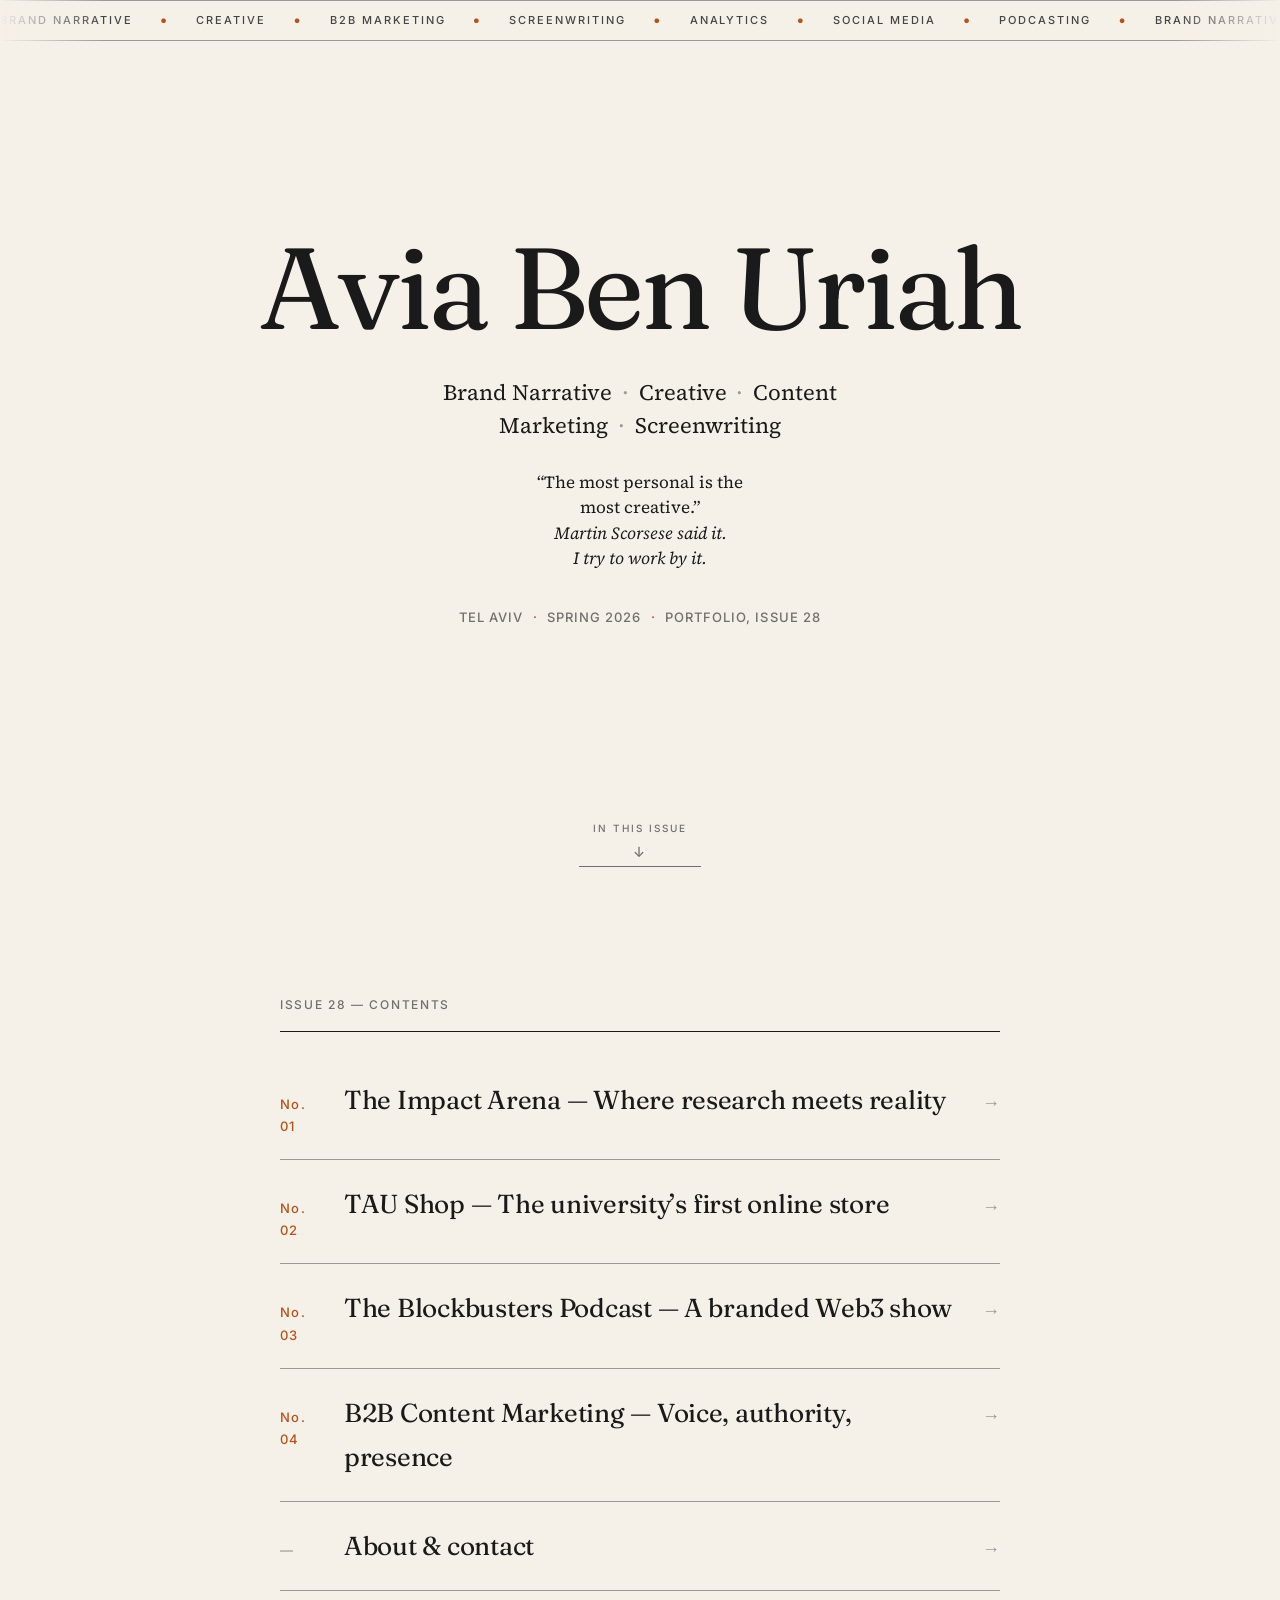
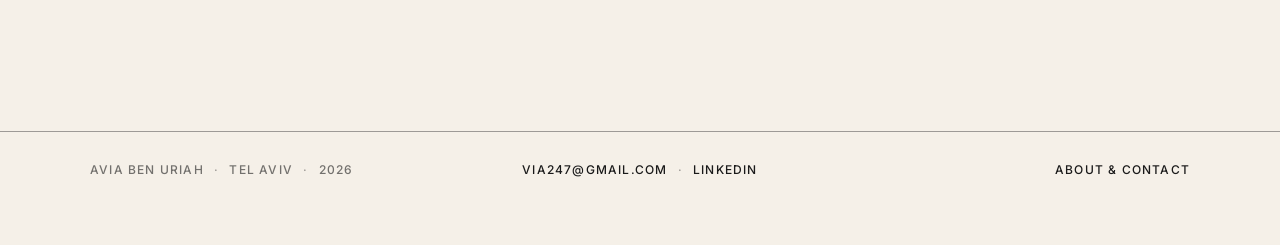
==== site/index.html @ 99677a30 "Add Clarity tracking and improve content structure across multiple pages - Integrated Clarity tracki" ====
<!doctype html>
<html lang="en">
<head>
    <meta charset="utf-8">
    <meta name="viewport" content="width=device-width, initial-scale=1">
    <title>Avia Ben Uriah — Issue 28, Spring 2026</title>
    <meta name="description" content="The portfolio of Avia Ben Uriah — brand narrative, content marketing, screenwriting, and creative work. Tel Aviv, Spring 2026.">


    <link rel="stylesheet" href="styles.css?v=33">

    <script>
    (function () {
        try {
            var p = new URLSearchParams(window.location.search);
            if (p.get('dev') === '1') localStorage.setItem('dev', '1');
            if (localStorage.getItem('dev') === '1') return;
        } catch (e) {}
        (function(c,l,a,r,i,t,y){
            c[a]=c[a]||function(){(c[a].q=c[a].q||[]).push(arguments)};
            t=l.createElement(r);t.async=1;t.src="https://www.clarity.ms/tag/"+i;
            y=l.getElementsByTagName(r)[0];y.parentNode.insertBefore(t,y);
        })(window, document, "clarity", "script", "whffmy9mnu");
    })();
    </script>

    <style>
        /* Tweaks panel — hidden by default, visible when .tweaks-open on body */
        .tweaks-panel {
            position: fixed;
            right: 20px;
            bottom: 20px;
            width: 300px;
            background: var(--cream);
            border: 1px solid var(--ink);
            padding: 18px 20px;
            font-family: var(--label);
            font-size: 12px;
            color: var(--ink);
            z-index: 100;
            display: none;
            box-shadow: 4px 4px 0 var(--ink);
        }
        body.tweaks-open .tweaks-panel { display: block; }
        .tweaks-panel__title {
            font-weight: 500;
            letter-spacing: 0.14em;
            text-transform: uppercase;
            font-size: 11px;
            color: var(--rust);
            margin: 0 0 12px;
            padding-bottom: 8px;
            border-bottom: 1px solid var(--rule);
        }
        .tweaks-panel__note {
            font-family: var(--serif-body);
            font-size: 12px;
            font-style: italic;
            color: var(--ink-60, #6b5b4a);
            margin: 0 0 14px;
            line-height: 1.4;
        }
        .tweaks-panel__row {
            display: flex;
            justify-content: space-between;
            align-items: center;
            padding: 8px 0;
            gap: 12px;
            border-top: 1px dashed var(--rule);
        }
        .tweaks-panel__row:first-of-type { border-top: none; padding-top: 2px; }
        .tweaks-panel__label {
            font-family: var(--serif-body);
            font-size: 14px;
            color: var(--ink);
            line-height: 1.3;
        }
        .tweaks-panel__label small {
            display: block;
            font-family: var(--label);
            font-size: 10px;
            letter-spacing: 0.1em;
            text-transform: uppercase;
            color: var(--ink-60, #6b5b4a);
            margin-top: 2px;
        }
        .tweaks-panel__switch {
            cursor: pointer;
            width: 40px;
            height: 22px;
            background: var(--ink-20, #d9cfc4);
            border: 1px solid var(--ink);
            border-radius: 999px;
            position: relative;
            transition: background 180ms ease;
            flex-shrink: 0;
            padding: 0;
        }
        .tweaks-panel__switch::after {
            content: "";
            position: absolute;
            top: 1px;
            left: 1px;
            width: 18px;
            height: 18px;
            background: var(--cream);
            border-radius: 50%;
            border: 1px solid var(--ink);
            transition: transform 180ms ease;
        }
        .tweaks-panel__switch[aria-checked="true"] { background: var(--rust); }
        .tweaks-panel__switch[aria-checked="true"]::after { transform: translateX(18px); }
        .tweaks-panel__replay {
            margin-top: 12px;
            width: 100%;
            border: 1px solid var(--ink);
            background: var(--cream);
            color: var(--ink);
            font-family: var(--label);
            font-size: 11px;
            letter-spacing: 0.12em;
            text-transform: uppercase;
            padding: 8px 10px;
            cursor: pointer;
        }
        .tweaks-panel__replay:hover { background: var(--ink); color: var(--cream); }
    </style>
</head>
<body class="cover-page" data-variant="cover">

<a class="skip-link" href="#main">Skip to contents</a>

<header class="masthead" role="banner">
    <div class="masthead__brand"><a href="index.html">Avia Ben Uriah</a></div>
    <div class="masthead__meta">Issue 28 · Spring 2026</div>
</header>

<!-- Ticker strip (animation c) — hidden unless .anim-ticker is on body -->
<div class="ticker" aria-hidden="true">
    <div class="ticker__track">
        <span>Brand Narrative</span><span class="dot">●</span>
        <span>Creative</span><span class="dot">●</span>
        <span>B2B Marketing</span><span class="dot">●</span>
        <span>Screenwriting</span><span class="dot">●</span>
        <span>Analytics</span><span class="dot">●</span>
        <span>Social Media</span><span class="dot">●</span>
        <span>Podcasting</span><span class="dot">●</span>
        <!-- duplicate for seamless loop -->
        <span>Brand Narrative</span><span class="dot">●</span>
        <span>Creative</span><span class="dot">●</span>
        <span>B2B Marketing</span><span class="dot">●</span>
        <span>Screenwriting</span><span class="dot">●</span>
        <span>Analytics</span><span class="dot">●</span>
        <span>Social Media</span><span class="dot">●</span>
        <span>Podcasting</span><span class="dot">●</span>
    </div>
</div>

<main id="main">
    <section class="cover">
        <div class="cover__hero">
            <h1 class="cover__masthead-word" aria-label="Avia Ben Uriah">
                <!-- chars get injected by JS, each in a .ch span with --i index -->
                Avia Ben Uriah
            </h1>

            <p class="cover__disciplines">
                <span>Brand Narrative</span><span class="dot" aria-hidden="true">·</span><span>Creative</span><span class="dot" aria-hidden="true">·</span><span>Content Marketing</span><span class="dot" aria-hidden="true">·</span><span>Screenwriting</span>
            </p>

            <p class="cover__standfirst">
                <span class="cover__standfirst-rust">&ldquo;The most personal is the most creative.&rdquo;</span><br>
                <em class="cover__standfirst-ink">Martin Scorsese said it.<br>I try to work by it.</em>
            </p>

            <p class="cover__dateline label label--muted">
                Tel Aviv <span class="dot">·</span> Spring 2026 <span class="dot">·</span> Portfolio, Issue 28
            </p>

            <a class="cover__scroll-cue" href="#toc" aria-label="Scroll to contents">
                <span>In this issue</span>
                <span class="arrow" aria-hidden="true">↓</span>
            </a>
        </div>

        <nav class="toc" id="toc" aria-label="In this issue">
            <p class="toc__title">Issue 28 — Contents</p>
            <ol class="toc__list">
                <li class="toc__item" style="--i:0">
                    <a class="toc__link" href="impact-arena.html">
                        <span class="toc__num">No. 01</span>
                        <span class="toc__title-text">The Impact Arena — Where research meets reality</span>
                        <span class="toc__arrow" aria-hidden="true">→</span>
                    </a>
                </li>
                <li class="toc__item" style="--i:1">
                    <a class="toc__link" href="tau-shop.html">
                        <span class="toc__num">No. 02</span>
                        <span class="toc__title-text">TAU Shop — The university&rsquo;s first online store</span>
                        <span class="toc__arrow" aria-hidden="true">→</span>
                    </a>
                </li>
                <li class="toc__item" style="--i:2">
                    <a class="toc__link" href="blockbusters.html">
                        <span class="toc__num">No. 03</span>
                        <span class="toc__title-text">The Blockbusters Podcast — A branded Web3 show</span>
                        <span class="toc__arrow" aria-hidden="true">→</span>
                    </a>
                </li>
                <li class="toc__item" style="--i:3">
                    <a class="toc__link" href="content-marketing.html">
                        <span class="toc__num">No. 04</span>
                        <span class="toc__title-text">B2B Content Marketing — Voice, authority, presence</span>
                        <span class="toc__arrow" aria-hidden="true">→</span>
                    </a>
                </li>
                <li class="toc__item toc__item--meta" style="--i:4">
                    <a class="toc__link" href="about.html">
                        <span class="toc__num">&mdash;</span>
                        <span class="toc__title-text">About &amp; contact</span>
                        <span class="toc__arrow" aria-hidden="true">→</span>
                    </a>
                </li>
            </ol>
        </nav>
    </section>
</main>

<footer class="colophon" role="contentinfo">
    <div class="colophon__inner">
        <div class="colophon__col colophon__col--left">
            Avia Ben Uriah <span class="colophon__sep">·</span> Tel Aviv <span class="colophon__sep">·</span> 2026
        </div>
        <div class="colophon__col colophon__col--center">
            <a href="mailto:via247@gmail.com">via247@gmail.com</a>
            <span class="colophon__sep">·</span>
            <a href="https://www.linkedin.com/in/avia-ben-uriah-78066715b/" target="_blank" rel="noopener">LinkedIn</a>
        </div>
        <div class="colophon__col colophon__col--right">
            <a href="about.html">About &amp; contact</a>
        </div>
    </div>
</footer>

<!-- Tweaks panel — toggled via the host toolbar's Tweaks switch -->
<aside class="tweaks-panel" aria-label="Tweaks">
    <p class="tweaks-panel__title">Cover · Animation Explorer</p>
    <p class="tweaks-panel__note">Toggle each effect independently. All start off — turn them on to preview. Click Replay to re-run.</p>

    <div class="tweaks-panel__row">
        <label id="tweak-letter-label" class="tweaks-panel__label" for="tweak-letter">
            Letter drop
            <small>Masthead</small>
        </label>
        <button id="tweak-letter" class="tweaks-panel__switch" role="switch" aria-checked="false" aria-labelledby="tweak-letter-label" data-anim="letter"></button>
    </div>

    <div class="tweaks-panel__row">
        <label id="tweak-typewriter-label" class="tweaks-panel__label" for="tweak-typewriter">
            Typewriter
            <small>Standfirst</small>
        </label>
        <button id="tweak-typewriter" class="tweaks-panel__switch" role="switch" aria-checked="false" aria-labelledby="tweak-typewriter-label" data-anim="typewriter"></button>
    </div>

    <div class="tweaks-panel__row">
        <label id="tweak-ticker-label" class="tweaks-panel__label" for="tweak-ticker">
            Ticker strip
            <small>Under masthead</small>
        </label>
        <button id="tweak-ticker" class="tweaks-panel__switch" role="switch" aria-checked="false" aria-labelledby="tweak-ticker-label" data-anim="ticker"></button>
    </div>

    <div class="tweaks-panel__row">
        <label id="tweak-toc-label" class="tweaks-panel__label" for="tweak-toc">
            TOC stagger
            <small>In-this-issue fade</small>
        </label>
        <button id="tweak-toc" class="tweaks-panel__switch" role="switch" aria-checked="false" aria-labelledby="tweak-toc-label" data-anim="toc"></button>
    </div>

    <button id="tweak-replay" class="tweaks-panel__replay" type="button">↻ Replay animations</button>
</aside>

<script>
    /* =========================================================
       Tweaks defaults — persistable via edit-mode protocol.
       All four animations default OFF per brief.
       ========================================================= */
    const TWEAK_DEFAULTS = /*EDITMODE-BEGIN*/{
      "animLetter": true,
      "animTypewriter": false,
      "animTicker": true,
      "animToc": true
    }/*EDITMODE-END*/;

    (function () {
        var body = document.body;

        /* ---------- Split masthead into per-letter spans ---------- */
        var word = document.querySelector('.cover__masthead-word');
        if (word) {
            var text = word.textContent.trim();
            word.innerHTML = '';
            for (var i = 0; i < text.length; i++) {
                var span = document.createElement('span');
                span.className = 'ch';
                span.style.setProperty('--i', i);
                if (text[i] === ' ') {
                    span.classList.add('ch--space');
                    span.innerHTML = '&nbsp;';
                } else {
                    span.textContent = text[i];
                }
                word.appendChild(span);
            }
        }

        /* ---------- Per-animation state ---------- */
        var ANIMS = [
            { key: 'letter',     cls: 'anim-letter',     storage: 'avia-anim-letter',     defaultKey: 'animLetter' },
            { key: 'typewriter', cls: 'anim-typewriter', storage: 'avia-anim-typewriter', defaultKey: 'animTypewriter' },
            { key: 'ticker',     cls: 'anim-ticker',     storage: 'avia-anim-ticker',     defaultKey: 'animTicker' },
            { key: 'toc',        cls: 'anim-toc',        storage: 'avia-anim-toc',        defaultKey: 'animToc' }
        ];

        function getState(anim) {
            try {
                var v = localStorage.getItem(anim.storage);
                if (v === null) return !!TWEAK_DEFAULTS[anim.defaultKey];
                return v === 'true';
            } catch (e) { return !!TWEAK_DEFAULTS[anim.defaultKey]; }
        }

        function setState(anim, on, persist) {
            if (on) body.classList.add(anim.cls);
            else    body.classList.remove(anim.cls);

            var btn = document.querySelector('[data-anim="' + anim.key + '"]');
            if (btn) btn.setAttribute('aria-checked', on ? 'true' : 'false');

            if (persist) {
                try { localStorage.setItem(anim.storage, on ? 'true' : 'false'); } catch (e) {}
                var edits = {};
                edits[anim.defaultKey] = !!on;
                try {
                    window.parent.postMessage({ type: '__edit_mode_set_keys', edits: edits }, '*');
                } catch (e) {}
            }
        }

        // Apply initial states (before cover-ready goes on).
        ANIMS.forEach(function (anim) {
            setState(anim, getState(anim), false);
        });

        /* ---------- Play / replay ---------- */
        function play() {
            body.classList.remove('cover-ready');
            void body.offsetWidth; // force reflow so animations restart
            body.classList.add('cover-ready');
        }

        requestAnimationFrame(play);

        /* ---------- Wire up switches ---------- */
        ANIMS.forEach(function (anim) {
            var btn = document.querySelector('[data-anim="' + anim.key + '"]');
            if (!btn) return;
            btn.addEventListener('click', function () {
                var nowOn = btn.getAttribute('aria-checked') !== 'true';
                setState(anim, nowOn, true);
                // Replay so the newly-enabled animation actually runs.
                play();
            });
        });

        var replayBtn = document.getElementById('tweak-replay');
        if (replayBtn) replayBtn.addEventListener('click', play);

        /* ---------- Custom eased scroll on cover cue ---------- */
        var cue = document.querySelector('.cover__scroll-cue');
        if (cue) {
            cue.addEventListener('click', function (e) {
                var href = cue.getAttribute('href') || '';
                if (!href.startsWith('#')) return;
                var target = document.querySelector(href);
                if (!target) return;

                // Respect reduced-motion
                var reduce = window.matchMedia && window.matchMedia('(prefers-reduced-motion: reduce)').matches;
                if (reduce) return; // let the browser do an instant jump

                e.preventDefault();

                var startY = window.scrollY;
                var targetY = target.getBoundingClientRect().top + startY - 24; // match scroll-margin
                var distance = targetY - startY;
                var duration = 900; // ms — punchy start, soft landing
                var t0 = null;

                function easeOutExpo(t) {
                    return t === 1 ? 1 : 1 - Math.pow(2, -10 * t);
                }

                function step(ts) {
                    if (t0 === null) t0 = ts;
                    var elapsed = ts - t0;
                    var t = Math.min(elapsed / duration, 1);
                    window.scrollTo(0, startY + distance * easeOutExpo(t));
                    if (t < 1) requestAnimationFrame(step);
                    else history.replaceState(null, '', href);
                }
                requestAnimationFrame(step);
            });
        }

        /* ---------- Edit-mode host protocol ---------- */
        // 1) Register listener FIRST
        window.addEventListener('message', function (event) {
            var data = event && event.data;
            if (!data || typeof data !== 'object') return;
            if (data.type === '__activate_edit_mode') {
                body.classList.add('tweaks-open');
            } else if (data.type === '__deactivate_edit_mode') {
                body.classList.remove('tweaks-open');
            }
        });

        // 2) THEN announce availability
        try {
            window.parent.postMessage({ type: '__edit_mode_available' }, '*');
        } catch (e) {}
    })();
</script>

</body>
</html>
---- site/styles.css ----
/* =========================================================================
   AVIA — Issue 01
   Shared editorial stylesheet
   Palette: cream #F5F0E8 / near-black #1A1A1A / rust #B4531A
   Type:    Fraunces (display) · Source Serif 4 (body) · Inter (labels)
   ========================================================================= */

@font-face {
    font-family: "Fraunces";
    font-style: normal;
    font-weight: 400;
    font-display: swap;
    src: url("fonts/fraunces-v38-latin-regular.woff2") format("woff2");
}
@font-face {
    font-family: "Fraunces";
    font-style: normal;
    font-weight: 700;
    font-display: swap;
    src: url("fonts/fraunces-v38-latin-700.woff2") format("woff2");
}
@font-face {
    font-family: "Inter";
    font-style: normal;
    font-weight: 500;
    font-display: swap;
    src: url("fonts/inter-v20-latin-500.woff2") format("woff2");
}
@font-face {
    font-family: "Source Serif 4";
    font-style: normal;
    font-weight: 400;
    font-display: swap;
    src: url("fonts/source-serif-4-v14-latin-regular.woff2") format("woff2");
}
@font-face {
    font-family: "Source Serif 4";
    font-style: normal;
    font-weight: 600;
    font-display: swap;
    src: url("fonts/source-serif-4-v14-latin-600.woff2") format("woff2");
}
@font-face {
    font-family: "Source Serif 4";
    font-style: italic;
    font-weight: 400;
    font-display: swap;
    src: url("fonts/source-serif-4-v14-latin-italic.woff2") format("woff2");
}

:root {
    --cream: #F5F0E8;
    --cream-tint: #EFE7DA;          /* slightly deeper cream for sidebar */
    --ink: #1A1A1A;
    --ink-40: rgba(26, 26, 26, 0.40);
    --ink-60: rgba(26, 26, 26, 0.60);
    --ink-80: rgba(26, 26, 26, 0.80);
    --rust: #B4531A;

    --rule: rgba(26, 26, 26, 0.40);

    --serif-display: "Fraunces", Georgia, "Times New Roman", serif;
    --serif-body:    "Source Serif 4", "Source Serif Pro", Georgia, serif;
    --label:         "Inter", "Helvetica Neue", Arial, sans-serif;

    --measure: 65ch;
    --content-max: 680px;

    --gutter: clamp(20px, 5vw, 64px);

    /* Spacing tokens — used for vertical rhythm across pages */
    --space-xs: 8px;
    --space-sm: 16px;
    --space-md: 24px;
    --space-lg: 32px;
    --space-xl: 48px;
    --space-2xl: 64px;
    --space-3xl: 96px;
}

/* -----  Reset  ----------------------------------------------------------- */

*, *::before, *::after { box-sizing: border-box; }

html { -webkit-text-size-adjust: 100%; text-size-adjust: 100%; }

/* Smooth scroll for anchor links (e.g. cover scroll-cue → #toc) */
html { scroll-behavior: smooth; }
@media (prefers-reduced-motion: reduce) {
    html { scroll-behavior: auto; }
}

body {
    margin: 0;
    background: var(--cream);
    color: var(--ink);
    font-family: var(--serif-body);
    font-weight: 400;
    font-size: 18px;           /* mobile */
    line-height: 1.7;
    font-feature-settings: "liga", "kern", "onum";
    -webkit-font-smoothing: antialiased;
    -moz-osx-font-smoothing: grayscale;
}

@media (min-width: 768px) {
    body { font-size: 19px; }
}

img, svg, iframe { max-width: 100%; display: block; }

a {
    color: inherit;
    text-decoration: none;
    background-image: linear-gradient(currentColor, currentColor);
    background-size: 100% 1px;
    background-repeat: no-repeat;
    background-position: 0 100%;
    transition: color 180ms ease;
}
a:hover {
    color: var(--rust);
    background-image: linear-gradient(var(--rust), var(--rust));
}

:focus-visible {
    outline: 2px solid var(--rust);
    outline-offset: 3px;
    border-radius: 1px;
}

/* Skip to content ---------------------------------------------------------- */

.skip-link {
    position: absolute;
    top: -100px;
    left: 16px;
    padding: 10px 14px;
    background: var(--ink);
    color: var(--cream);
    font-family: var(--label);
    font-size: 12px;
    letter-spacing: 0.08em;
    text-transform: uppercase;
    background-image: none;
    z-index: 100;
}
.skip-link:focus {
    top: 16px;
}

/* -----  Typography system  ---------------------------------------------- */

.label {
    font-family: var(--label);
    font-weight: 500;
    font-size: 12px;
    letter-spacing: 0.08em;
    text-transform: uppercase;
    line-height: 1.4;
}

@media (min-width: 768px) {
    .label { font-size: 13px; }
}

.label--rust { color: var(--rust); }
.label--muted { color: var(--ink-60); }

.standfirst {
    font-family: var(--serif-body);
    font-style: italic;
    font-weight: 400;
    font-size: clamp(22px, 3.6vw, 28px);
    line-height: 1.35;
    max-width: 28ch;
    margin: 0 auto;
    text-wrap: balance;
}

.deck {
    font-family: var(--serif-body);
    font-style: italic;
    font-weight: 400;
    font-size: clamp(21px, 2.8vw, 24px);
    line-height: 1.4;
    margin: var(--space-md) 0 0;
    text-wrap: pretty;
    color: var(--ink);
}

/* Hairline rules ---------------------------------------------------------- */

.rule {
    border: 0;
    height: 1px;
    background: var(--rule);
    margin: var(--space-lg) 0;
}
.rule--tight { margin: var(--space-sm) 0; }
.rule--loose { margin: var(--space-xl) 0; }

@media (max-height: 820px) {
    .rule { margin: var(--space-md) 0; }
    .rule--loose { margin: var(--space-lg) 0; }
}

/* -----  Masthead strip (top of every page)  ---------------------------- */

.masthead {
    border-top: 1px solid var(--ink);
    border-bottom: 1px solid var(--rule);
    padding: 14px var(--gutter);
    display: flex;
    align-items: baseline;
    justify-content: space-between;
    gap: 16px;
    background: var(--cream);
}

.masthead__brand,
.masthead__meta {
    font-family: var(--label);
    font-weight: 500;
    font-size: 12px;
    letter-spacing: 0.12em;
    text-transform: uppercase;
}

.masthead__brand a {
    background: none;
}
.masthead__brand a:hover {
    color: var(--rust);
    background: none;
}

.masthead__meta {
    color: var(--ink-60);
    text-align: right;
}

/* -----  Page container  ------------------------------------------------- */

.page {
    padding: 0 var(--gutter);
}

.article {
    max-width: var(--content-max);
    margin: 0 auto;
    padding: var(--space-xl) 0 var(--space-lg);
}

@media (min-width: 768px) {
    .article { padding: 80px 0 var(--space-xl); }
}

/* Top padding shrinks on short viewports so the body peeks above the fold —
   intentional design choice, not a rhythm break. */
@media (max-height: 820px) {
    .article { padding-top: 40px; }
}
@media (max-height: 720px) {
    .article { padding-top: 28px; }
}

.article > * + * { margin-top: 1.25em; }

.article p {
    max-width: var(--measure);
    hyphens: auto;
}

/* -----  Cover (index.html)  -------------------------------------------- */

.cover {
    padding: 0 var(--gutter);
    max-width: 1100px;
    margin: 0 auto;
}

/*
 * Hero: fills the viewport below the masthead (or ticker) so the cover reads
 * as a full editorial "page 1" on any screen. --hero-chrome accounts for the
 * masthead height; the ticker overrides it below.
 */
.cover__hero {
    --hero-chrome: 46px; /* masthead height */
    min-height: calc(100svh - var(--hero-chrome));
    display: flex;
    flex-direction: column;
    align-items: center;
    justify-content: center;
    text-align: center;
    padding: 48px 0 96px; /* bottom pad leaves room for scroll cue */
    position: relative;
}

/* Ticker is taller than the masthead; adjust hero chrome when it's visible */
body.anim-ticker .cover__hero { --hero-chrome: 42px; }

@media (min-width: 768px) {
    .cover__hero { padding: 56px 0 120px; }
}

/* Scroll cue — anchors to the bottom of the hero, points to the TOC below */
.cover__scroll-cue {
    position: absolute;
    left: 50%;
    bottom: 32px;
    transform: translateX(-50%);
    font-family: var(--label);
    font-size: 10px;
    font-weight: 500;
    letter-spacing: 0.2em;
    text-transform: uppercase;
    color: var(--ink-60);
    text-decoration: none;
    display: inline-flex;
    flex-direction: column;
    align-items: center;
    gap: 8px;
    padding: 8px 14px;
    transition: color 180ms ease;
}
.cover__scroll-cue:hover { color: var(--rust); background: none; }
.cover__scroll-cue .arrow {
    display: inline-block;
    font-size: 14px;
    line-height: 1;
    animation: scrollBob 1800ms ease-in-out infinite;
}
@keyframes scrollBob {
    0%, 100% { transform: translateY(0); }
    50%      { transform: translateY(4px); }
}
@media (prefers-reduced-motion: reduce) {
    .cover__scroll-cue .arrow { animation: none; }
}

.cover__masthead-word {
    font-family: var(--serif-display);
    font-weight: 400;
    font-variation-settings: "opsz" 144;
    /* Original proportions — smaller, more balanced with the rest */
    font-size: clamp(44px, 9vw, 120px);
    line-height: 0.9;
    letter-spacing: -0.03em;
    margin: 0;
    text-wrap: balance;
    text-align: center;
}

.cover__disciplines {
    margin: 36px auto 0;
    max-width: 44ch;
    text-wrap: balance;
    /* Source Serif body, mixed case — quiet and editorial */
    font-family: var(--serif-body);
    font-weight: 400;
    font-style: normal;
    font-size: clamp(18px, 1.8vw, 22px);
    letter-spacing: 0;
    text-transform: none;
    line-height: 1.5;
    color: var(--ink);
}
.cover__disciplines .dot {
    color: var(--ink-40);
    margin: 0 0.45em;
}

.cover__epigraph {
    margin: var(--space-lg) auto 0;
    max-width: 30ch;
    padding: 0;
    border: 0;
    text-align: center;
}
.cover__epigraph-text {
    font-family: var(--serif-display);
    font-style: italic;
    font-weight: 400;
    /* Smaller than disciplines line — it's a supporting epigraph */
    font-size: clamp(18px, 2.1vw, 22px);
    line-height: 1.35;
    color: var(--ink);
    margin: 0;
    text-wrap: balance;
}
.cover__epigraph-cite {
    margin: 10px 0 0;
    font-variant-caps: all-small-caps;
    letter-spacing: 0.16em;
    font-size: 10px;
}

.cover__masthead-word .ch {
    display: inline-block;
    will-change: transform, opacity;
}

.cover__standfirst {
    margin: 28px auto 0;
    max-width: 36ch;
    text-wrap: pretty;
    font-size: clamp(15px, 1.5vw, 17px);
    line-height: 1.5;
    color: var(--ink-60);
}
.cover__standfirst-rust {
    color: var(--ink);
}
.cover__standfirst-ink {
    color: var(--ink);
}

.cover__dateline {
    margin-top: 36px;
    color: var(--ink-60);
}
.cover__dateline .dot {
    color: var(--rust);
    margin: 0 0.4em;
}

/* Table of contents ------------------------------------------------------- */

.toc {
    max-width: 720px;
    margin: 0 auto 96px;
    padding-top: 64px;
    scroll-margin-top: 24px;
}
@media (min-width: 768px) {
    .toc { margin: 0 auto 140px; padding-top: 96px; }
}

.toc__title {
    font-family: var(--label);
    font-weight: 500;
    font-size: 12px;
    letter-spacing: 0.14em;
    text-transform: uppercase;
    color: var(--ink-60);
    margin: 0 0 24px;
    padding-bottom: 16px;
    border-bottom: 1px solid var(--ink);
}

.toc__list {
    list-style: none;
    margin: 0;
    padding: 0;
}

.toc__item {
    border-bottom: 1px solid var(--rule);
}
.toc__item:last-child { border-bottom: 1px solid var(--rule); }

.toc__link {
    display: grid;
    grid-template-columns: 44px 1fr auto;
    align-items: baseline;
    gap: 20px;
    padding: 22px 0;
    background: none;
}
.toc__item { transition: border-color 180ms ease; }
.toc__item:has(.toc__link:hover),
.toc__item:has(.toc__link:hover) + .toc__item { border-color: var(--rust); }
.toc__link:hover { background: none; color: var(--rust); }
.toc__link:hover .toc__title-text,
.toc__link:hover .toc__num {
    color: var(--rust);
    transition: color 180ms ease;
}

.toc__num {
    font-family: var(--label);
    font-weight: 500;
    font-size: 13px;
    letter-spacing: 0.1em;
    color: var(--rust);
}

.toc__title-text {
    font-family: var(--serif-display);
    font-weight: 400;
    font-size: 22px;
    letter-spacing: -0.01em;
    transition: color 180ms ease;
}
@media (min-width: 768px) {
    .toc__title-text { font-size: 26px; }
}

.toc__arrow {
    font-family: var(--label);
    font-size: 18px;
    color: var(--ink-40);
    transition: transform 220ms ease, color 180ms ease;
}
.toc__link:hover .toc__arrow {
    transform: translateX(6px);
    color: var(--rust);
}

.toc__item--meta .toc__num {
    color: var(--ink-40);
    letter-spacing: 0.1em;
}

/* -----  Feature pages  --------------------------------------------------
 * Top matter (kicker → headline → deck → byline → credits → rule) is tuned
 * so the first paragraph of body copy peeks above the fold on a typical
 * laptop viewport (~860px under the masthead). Headline scales down on
 * short viewports via clamp() + max-height considerations.
 */

.feature__kicker {
    margin-bottom: 18px;
}

.feature__headline {
    font-family: var(--serif-display);
    font-weight: 700;
    font-variation-settings: "opsz" 144;
    /* Scales down more aggressively on short viewports */
    font-size: clamp(40px, min(7.2vw, 10svh), 76px);
    line-height: 0.98;
    letter-spacing: -0.025em;
    margin: 0;
    text-align: left;
    text-wrap: balance;
}

.feature__byline {
    margin-top: 20px;
    color: var(--ink-60);
}

/* On short viewports, tighten the whole top-matter stack */
@media (max-height: 820px) {
    .feature__kicker { margin-bottom: 14px; }
    .feature__byline { margin-top: 16px; }
}

/* Drop cap --------------------------------------------------------------- */

.has-dropcap::first-letter,
p.dropcap::first-letter {
    font-family: var(--serif-display);
    font-weight: 700;
    font-variation-settings: "opsz" 144;
    color: var(--rust);
    float: left;
    font-size: 5.6em;
    line-height: 0.86;
    padding: 0.08em 0.12em 0 0;
    margin-right: 0.04em;
}

/* Pull quote ------------------------------------------------------------- */

.pullquote {
    font-family: var(--serif-display);
    font-weight: 400;
    font-style: italic;
    font-size: clamp(26px, 4.2vw, 36px);
    line-height: 1.25;
    letter-spacing: -0.01em;
    margin: var(--space-xl) 0;
    padding: 16px 0;
    max-width: 100%;
    text-wrap: balance;
    color: var(--ink);
    position: relative;
}
.pullquote::before,
.pullquote::after {
    color: var(--rust);
    font-style: normal;
}
.pullquote::before { content: "“"; margin-right: 0.05em; }
.pullquote::after  { content: "”"; margin-left: 0.05em; }

@media (min-width: 768px) {
    .pullquote { margin: var(--space-2xl) 0; }
}

/* Figures ---------------------------------------------------------------- */

.figure {
    margin: var(--space-xl) 0;
    max-width: 100%;
}
@media (min-width: 768px) {
    .figure { margin: var(--space-2xl) 0; }
}

.figure__embed {
    border: 1px solid var(--rust);
    background: transparent;
    aspect-ratio: 16 / 10;
    display: flex;
    align-items: center;
    justify-content: center;
    padding: 16px;
    text-align: center;
    font-family: var(--label);
    font-weight: 500;
    font-size: 12px;
    letter-spacing: 0.1em;
    text-transform: uppercase;
    color: var(--rust);
    position: relative;
}
.figure__embed::before {
    content: "";
    position: absolute;
    inset: 10px;
    border: 1px dashed rgba(180, 83, 26, 0.28);
    pointer-events: none;
}
.figure__embed--video { aspect-ratio: 16 / 9; }
.figure__embed--square { aspect-ratio: 1 / 1; }
.figure__embed--audio { aspect-ratio: auto; min-height: 180px; }

.figure__caption {
    margin-top: 14px;
    font-family: var(--label);
    font-weight: 500;
    font-size: 12px;
    letter-spacing: 0.08em;
    text-transform: uppercase;
    color: var(--ink-60);
}

/* End ornament ----------------------------------------------------------- */

.ornament {
    margin: 56px 0 32px;
    text-align: center;
    font-family: var(--serif-display);
    font-size: 22px;
    color: var(--rust);
    letter-spacing: 0.6em;
    padding-left: 0.6em; /* optical */
}

/* Next feature link ------------------------------------------------------- */

.next-feature {
    margin: var(--space-lg) 0 0;
    padding: 24px 0 8px;
    border-top: 1px solid var(--rule);
    display: flex;
    justify-content: space-between;
    align-items: baseline;
    gap: 16px;
    flex-wrap: wrap;
}
.next-feature__label {
    color: var(--ink-60);
}
.next-feature__link {
    font-family: var(--serif-display);
    font-weight: 400;
    font-size: clamp(22px, 3vw, 28px);
    letter-spacing: -0.01em;
    background: none;
}
.next-feature__link:hover {
    color: var(--rust);
    background: none;
}

.back-to-contents {
    margin: var(--space-xl) 0 0;
    font-family: var(--label);
    font-weight: 500;
    font-size: 12px;
    letter-spacing: 0.1em;
    text-transform: uppercase;
}

/* -----  Essays page specifics  ----------------------------------------- */

.essay-stack {
    margin: var(--space-xl) 0;
    list-style: none;
    padding: 0;
}

.essay-card {
    display: block;
    padding: 36px 0;
    border-top: 1px solid var(--rule);
    background: none;
}
.essay-card:last-child { border-bottom: 1px solid var(--rule); }
.essay-card { transition: border-color 180ms ease; }
.essay-card:hover { background: none; color: var(--rust); border-top-color: var(--rust); }
.essay-card:hover + .essay-card { border-top-color: var(--rust); }
.essay-card:hover .essay-card__title,
.essay-card:hover .essay-card__deck,
.essay-card:hover .essay-card__mark,
.essay-card:hover .essay-card__read { color: var(--rust); transition: color 180ms ease; }
.essay-card:hover .essay-card__mark { border-color: var(--rust); }

.essay-card__mark {
    display: inline-block;
    margin-bottom: 12px;
    padding: 4px 8px;
    border: 1px solid var(--ink);
    font-family: var(--label);
    font-weight: 500;
    font-size: 11px;
    letter-spacing: 0.12em;
    text-transform: uppercase;
}

.essay-card__title {
    font-family: var(--serif-display);
    font-weight: 700;
    font-size: clamp(28px, 4.2vw, 40px);
    line-height: 1.1;
    letter-spacing: -0.02em;
    margin: 10px 0 8px;
    text-wrap: balance;
    transition: color 180ms ease;
}

.essay-card__deck {
    font-family: var(--serif-body);
    font-style: italic;
    font-size: 20px;
    line-height: 1.45;
    color: var(--ink-80);
    margin: 0 0 14px;
    max-width: 60ch;
}

.essay-card__read {
    font-family: var(--label);
    font-weight: 500;
    font-size: 12px;
    letter-spacing: 0.1em;
    text-transform: uppercase;
    color: var(--rust);
}

/* -----  About page specifics  ------------------------------------------ */

.aside {
    margin: var(--space-2xl) auto;
    max-width: var(--content-max);
    background: var(--cream-tint);
    border-top: 2px solid var(--rust);
    padding: 32px clamp(20px, 4vw, 44px) 40px;
}

.aside__label {
    font-family: var(--label);
    font-weight: 500;
    font-size: 12px;
    letter-spacing: 0.14em;
    text-transform: uppercase;
    color: var(--rust);
    margin: 0 0 20px;
}

.aside__heading {
    font-family: var(--serif-display);
    font-weight: 400;
    font-size: 28px;
    letter-spacing: -0.01em;
    margin: 0 0 16px;
    font-style: italic;
}

.logline-list {
    list-style: none;
    padding: 0;
    margin: var(--space-md) 0 0;
}
.logline-list li {
    padding: 16px 0;
    border-top: 1px solid var(--rule);
}
.logline-list li:last-child { border-bottom: 1px solid var(--rule); }

.logline__title {
    font-family: var(--serif-display);
    font-style: italic;
    font-weight: 400;
    font-size: 22px;
    display: block;
    letter-spacing: -0.01em;
}

.logline__text {
    display: block;
    margin-top: 4px;
    color: var(--ink-80);
}

.archive-subhead {
    font-family: var(--label);
    font-weight: 500;
    font-size: 12px;
    letter-spacing: 0.12em;
    text-transform: uppercase;
    color: var(--rust);
    margin: var(--space-lg) 0 var(--space-sm);
}

.screenplay {
    font-family: "Courier New", ui-monospace, monospace;
    font-size: 14px;
    line-height: 1.6;
    white-space: pre-wrap;
    background: var(--cream);
    border: 1px solid var(--rule);
    padding: 20px;
    color: var(--ink);
    overflow-x: auto;
}

.contact-large {
    font-family: var(--serif-display);
    font-weight: 400;
    font-size: clamp(26px, 4vw, 36px);
    letter-spacing: -0.01em;
    margin: var(--space-md) 0 6px;
    display: block;
}

.contact-large--sub { font-size: clamp(20px, 3vw, 26px); }

.download-cv {
    font-family: var(--label);
    font-weight: 500;
    font-size: 12px;
    letter-spacing: 0.12em;
    text-transform: uppercase;
    color: var(--rust);
}

/* Section labels — kicker labels mid-article. Replaces ad-hoc inline margins. */
.label--section { margin-top: var(--space-xl); }
/* Flush against a preceding rule/element (overrides .article > * + * gap). */
.article > .label--flush { margin-top: 0; }

/* Raw 16:9 iframe wrapper (YouTube embeds outside .figure__embed). */
.video-frame {
    position: relative;
    padding-bottom: 56.25%;
    height: 0;
    overflow: hidden;
}
.video-frame iframe {
    position: absolute;
    inset: 0;
    width: 100%;
    height: 100%;
    border: 0;
}

/* Caption variant for video covers (small, muted). */
.figure__caption--video {
    font-family: var(--serif-body);
    font-size: 13px;
    font-style: italic;
    color: var(--ink-60);
    letter-spacing: 0.01em;
    line-height: 1.5;
    margin-top: 10px;
}

/* Cover-hero with tighter top margin (used on content-marketing). */
.cover-hero--inset { margin: var(--space-md) auto 20px; }

/* Tail line under the video-proof grid on blockbusters. */
.video-proof-tail--spaced { margin-top: var(--space-sm); }

/* -----  Blockbusters page specifics  ---------------------------------- */

/* Platform listen row — small-caps pill links */
.listen-row {
    display: flex;
    flex-wrap: wrap;
    gap: 10px 14px;
    margin: 28px 0 0;
    list-style: none;
    padding: 0;
    font-family: var(--label);
    font-weight: 500;
    font-size: 12px;
    letter-spacing: 0.1em;
    text-transform: uppercase;
}
.listen-row li { display: inline-flex; }
.listen-row a {
    display: inline-block;
    padding: 8px 12px;
    border: 1px solid var(--ink);
    background: none;
    color: var(--ink);
    transition: background 180ms ease, color 180ms ease;
}
.listen-row a:hover {
    background: var(--ink);
    color: var(--cream);
}

/* Credit strip — who made what, small-caps columns */
.credit-strip {
    margin: var(--space-lg) 0;
    padding: 20px 0;
    border-top: 1px solid var(--rule);
    border-bottom: 1px solid var(--rule);
    display: grid;
    gap: 18px;
}
@media (min-width: 640px) {
    .credit-strip { grid-template-columns: repeat(3, 1fr); gap: 24px; }
}
.credit-strip__term {
    font-family: var(--label);
    font-weight: 500;
    font-size: 11px;
    letter-spacing: 0.12em;
    text-transform: uppercase;
    color: var(--ink-60);
    margin: 0 0 4px;
}
.credit-strip__desc {
    font-family: var(--serif-body);
    font-size: 16px;
    line-height: 1.4;
    margin: 0;
    color: var(--ink);
}
.credit-strip__desc strong {
    font-weight: 600;
    color: var(--rust);
}

/* Episode index — annotated table */
ol.episode-index,
.episode-index {
    margin: 0 0 56px;
    list-style: none !important;
    padding: 0;
}
ol.episode-index > li { list-style: none; }
ol.episode-index > li::marker { content: ""; }
.episode-index__head {
    display: none;
    grid-template-columns: 44px 1fr auto;
    gap: 20px;
    padding-bottom: 12px;
    border-bottom: 1px solid var(--ink);
    font-family: var(--label);
    font-weight: 500;
    font-size: 11px;
    letter-spacing: 0.12em;
    text-transform: uppercase;
    color: var(--ink-60);
}
@media (min-width: 768px) {
    .episode-index__head {
        display: grid;
        grid-template-columns: 44px 1fr 180px;
    }
}
.episode {
    display: grid;
    grid-template-columns: 44px 1fr;
    gap: 20px;
    padding: 28px 0;
    border-bottom: 1px solid var(--rule);
}
@media (min-width: 768px) {
    .episode {
        grid-template-columns: 44px 1fr 180px;
    }
}

.episode__num {
    font-family: var(--label);
    font-weight: 500;
    font-size: 13px;
    letter-spacing: 0.1em;
    color: var(--rust);
    padding-top: 6px;
}

.episode__body { min-width: 0; }

.episode__title {
    font-family: var(--serif-display);
    font-weight: 400;
    font-size: clamp(20px, 2.6vw, 24px);
    letter-spacing: -0.01em;
    line-height: 1.2;
    margin: 0 0 6px;
    text-wrap: balance;
}
.episode__title a {
    background: none;
    border-bottom: 1px solid transparent;
    transition: color 180ms ease, border-color 180ms ease;
}
.episode__title a:hover {
    color: var(--rust);
    border-bottom-color: var(--rust);
    background: none;
}

.episode__deck {
    font-family: var(--serif-body);
    font-style: italic;
    font-size: 17px;
    line-height: 1.4;
    color: var(--ink-80);
    margin: 6px 0 10px;
    max-width: 58ch;
}

.episode__meta {
    font-family: var(--label);
    font-weight: 500;
    font-size: 11px;
    letter-spacing: 0.1em;
    text-transform: uppercase;
    color: var(--ink-60);
}
.episode__meta .sep { color: var(--ink-40); margin: 0 0.5em; }

.episode__links {
    margin: 10px 0 0;
    font-family: var(--label);
    font-weight: 500;
    font-size: 11px;
    letter-spacing: 0.1em;
    text-transform: uppercase;
}
@media (min-width: 768px) {
    .episode__links {
        margin: 0;
        text-align: right;
        padding-top: 6px;
    }
}
.episode__links a { margin-left: 14px; }
.episode__links a:first-child { margin-left: 0; }
@media (min-width: 768px) {
    .episode__links a { margin: 0 0 0 14px; }
}

/* Guest wall */
.guest-wall {
    margin: var(--space-xl) 0 0;
    padding: 32px 0 8px;
    border-top: 1px solid var(--rule);
}
.guest-wall__label {
    font-family: var(--label);
    font-weight: 500;
    font-size: 12px;
    letter-spacing: 0.12em;
    text-transform: uppercase;
    color: var(--ink-60);
    margin: 0 0 24px;
}
.guest-wall__list {
    list-style: none;
    margin: 0;
    padding: 0;
    display: grid;
    grid-template-columns: repeat(auto-fill, minmax(180px, 1fr));
    gap: 0;
    border-top: 1px solid var(--rule);
    border-left: 1px solid var(--rule);
}
.guest-wall__list li {
    padding: 20px 16px;
    border-right: 1px solid var(--rule);
    border-bottom: 1px solid var(--rule);
    min-height: 96px;
    display: flex;
    flex-direction: column;
    justify-content: center;
}
.guest-wall__name {
    font-family: var(--serif-display);
    font-weight: 400;
    font-size: 18px;
    letter-spacing: -0.005em;
    line-height: 1.2;
}
.guest-wall__role {
    display: block;
    margin-top: 4px;
    font-family: var(--label);
    font-weight: 500;
    font-size: 11px;
    letter-spacing: 0.08em;
    text-transform: uppercase;
    color: var(--ink-60);
}

/* -----  Blockbusters v2 — behind-the-scenes feature  ------------------- */

/* A/B toggle strip — tiny, sits right under the masthead */
.ab-strip {
    max-width: var(--content-max);
    margin: 0 auto;
    padding: 14px var(--gutter) 0;
    display: flex;
    align-items: center;
    gap: 16px;
    font-family: var(--label);
    font-weight: 500;
    font-size: 11px;
    letter-spacing: 0.12em;
    text-transform: uppercase;
    color: var(--ink-60);
}
.ab-strip__label { color: var(--rust); }
.ab-strip__links { display: flex; gap: 14px; }
.ab-strip__links a {
    padding: 4px 8px;
    border: 1px solid var(--rule);
    background: none;
    color: var(--ink-60);
    transition: color 180ms ease, border-color 180ms ease;
}
.ab-strip__links a:hover {
    color: var(--rust);
    border-color: var(--rust);
    background: none;
}
.ab-strip__links a[aria-current="page"] {
    color: var(--ink);
    border-color: var(--ink);
}

/* What this taught me — sidebar inside body flow */
.taught {
    margin: 56px 0;
    padding: 28px clamp(20px, 4vw, 36px);
    background: var(--cream-tint);
    border-top: 2px solid var(--rust);
    max-width: var(--measure);
}
.taught__label {
    font-family: var(--label);
    font-weight: 500;
    font-size: 12px;
    letter-spacing: 0.14em;
    text-transform: uppercase;
    color: var(--rust);
    margin: 0 0 12px;
}
.taught__text {
    font-family: var(--serif-body);
    font-size: 18px;
    line-height: 1.55;
    margin: 0;
    color: var(--ink);
}

/* Listen proof block — closing figure, flat (no dashed placeholder frame) */
.listen-proof {
    margin: var(--space-2xl) 0 var(--space-md);
    padding: 32px clamp(20px, 4vw, 40px);
    border: 1px solid var(--ink);
    background: var(--cream);
    display: grid;
    grid-template-columns: 1fr;
    gap: 24px;
    align-items: center;
}
@media (min-width: 640px) {
    .listen-proof {
        grid-template-columns: 180px 1fr;
        gap: 32px;
    }
}

.listen-proof__cover {
    aspect-ratio: 16 / 9;
    width: 180px;
    max-width: 100%;
    background: var(--cream-tint);
    border: 1px solid var(--rule);
    display: block;
    overflow: hidden;
    margin: 0;
    text-decoration: none;
    background-image: none;
}
.listen-proof__cover img {
    width: 100%;
    height: 100%;
    object-fit: cover;
    display: block;
}
.listen-proof__cover:hover { border-color: var(--rust); background: var(--cream-tint); }

.listen-proof__body { min-width: 0; }

.listen-proof__show-label {
    font-family: var(--label);
    font-weight: 500;
    font-size: 11px;
    letter-spacing: 0.14em;
    text-transform: uppercase;
    color: var(--ink-60);
    margin: 0 0 4px;
}
.listen-proof__title {
    font-family: var(--serif-display);
    font-weight: 700;
    font-size: clamp(28px, 4vw, 36px);
    letter-spacing: -0.02em;
    margin: 0 0 8px;
    line-height: 1;
}
.listen-proof__desc {
    font-family: var(--serif-body);
    font-style: italic;
    font-size: 17px;
    line-height: 1.4;
    margin: 0 0 18px;
    color: var(--ink-80);
}
.listen-proof__links {
    list-style: none;
    padding: 0;
    margin: 0;
    display: flex;
    flex-wrap: wrap;
    gap: 8px 14px;
    font-family: var(--label);
    font-weight: 500;
    font-size: 11px;
    letter-spacing: 0.12em;
    text-transform: uppercase;
}
.listen-proof__links a {
    background: none;
    border-bottom: 1px solid var(--rule);
    padding-bottom: 2px;
    color: var(--ink);
}
.listen-proof__links a:hover {
    color: var(--rust);
    border-bottom-color: var(--rust);
    background: none;
}
.listen-proof__links .sep { color: var(--ink-40); }
.listen-proof__links .all {
    color: var(--rust);
    border-bottom-color: var(--rust);
}

/* -----  Colophon footer  ------------------------------------------------ */

.colophon {
    margin-top: var(--space-3xl);
    padding: 28px var(--gutter) var(--space-2xl);
    border-top: 1px solid var(--rule);
}

.colophon__inner {
    max-width: 1100px;
    margin: 0 auto;
    display: grid;
    grid-template-columns: 1fr;
    gap: 12px;
    font-family: var(--label);
    font-weight: 500;
    font-size: 12px;
    letter-spacing: 0.1em;
    text-transform: uppercase;
    color: var(--ink-60);
}

@media (min-width: 768px) {
    .colophon__inner {
        grid-template-columns: 1fr 1fr 1fr;
        gap: var(--space-lg);
    }
    .colophon__col--center { text-align: center; }
    .colophon__col--right  { text-align: right; }
}

/* Expanded contact-style colophon used on the About page */
.colophon--expanded .colophon__inner--stacked {
    display: block;
    max-width: var(--content-max);
    text-align: left;
}
.colophon__heading { margin: 0 0 var(--space-xs); }
.colophon__cv      { margin: var(--space-md) 0 0; }
.colophon__rule    { margin: var(--space-lg) 0 var(--space-sm); }
.colophon__signoff { margin: 0; }

.colophon a {
    color: var(--ink);
    background: none;
}
.colophon a:hover { color: var(--rust); }

.colophon__sep {
    color: var(--ink-40);
    margin: 0 0.5em;
}

/* -----  Cover kinetic type (per-animation gated)  --------------------- */

/*
 * Four independent cover animations, each gated by its own body class:
 *   .anim-letter       — letter-drop on the masthead word
 *   .anim-typewriter   — typewriter reveal on the standfirst
 *   .anim-ticker       — horizontal marquee strip runs
 *   .anim-toc          — staggered fade-in on TOC items + dateline
 *
 * When a class is ABSENT, the element renders in its final state with NO motion.
 * When PRESENT, the animation plays exactly once (re-triggered by toggling
 * `.cover-ready`). The masthead and standfirst always start visible — the
 * animations add motion rather than gate visibility, so turning everything
 * off leaves a clean static cover.
 */

/* Masthead — always visible baseline */
.cover__masthead-word .ch { display: inline-block; }

/* (a) Letter-drop on masthead */
body.cover-page.anim-letter:not(.cover-ready) .cover__masthead-word .ch {
    opacity: 0;
    transform: translateY(-40px);
}
body.cover-page.anim-letter.cover-ready .cover__masthead-word .ch {
    animation: letterIn 350ms cubic-bezier(0.2, 0.7, 0.2, 1) both;
    animation-delay: calc(80ms + var(--i, 0) * 60ms);
}

/* (b) Ticker tape — always rendered when class is on; marquee translates */
.ticker {
    display: none;
    overflow: hidden;
    border-top: 1px solid var(--rule);
    border-bottom: 1px solid var(--rule);
    background: var(--cream);
    padding: 10px 0;
    margin: 0;
    font-family: var(--label);
    font-weight: 500;
    font-size: 11px;
    letter-spacing: 0.18em;
    text-transform: uppercase;
    color: var(--ink-80);
    white-space: nowrap;
    -webkit-mask-image: linear-gradient(to right, transparent, black 8%, black 92%, transparent);
            mask-image: linear-gradient(to right, transparent, black 8%, black 92%, transparent);
}
body.anim-ticker .ticker { display: block; }
/* When the ticker is on, it replaces the masthead entirely */
body.anim-ticker .masthead { display: none; }
.ticker__track {
    display: inline-flex;
    gap: 2.5em;
    will-change: transform;
    animation: tickerScroll 36s linear infinite;
}
.ticker__track > span { flex: 0 0 auto; }
.ticker__track .dot { color: var(--rust); }
/* Loop math: with `gap: 2.5em` between every pair (including the seam
   between the two duplicate sets), translateX(-50%) lands 1.25em short
   of the seam. Subtracting the half-gap lines set 2's first span up
   exactly where set 1's first span was — no jump. */
@keyframes tickerScroll {
    from { transform: translateX(0); }
    to   { transform: translateX(calc(-50% - 1.25em)); }
}
.ticker__track:hover { animation-play-state: paused; }
@media (prefers-reduced-motion: reduce) {
    .ticker__track { animation: none; }
}

/* (c) Typewriter on standfirst — caret + width reveal */
.cover__standfirst {
    position: relative;
}
body.anim-typewriter .cover__standfirst {
    display: inline-block;
    overflow: hidden;
    white-space: normal;
    border-right: none; /* caret handled by ::after */
}
body.anim-typewriter .cover__standfirst::after {
    content: "";
    display: inline-block;
    width: 2px;
    height: 1em;
    background: var(--rust);
    margin-left: 4px;
    vertical-align: -0.12em;
    animation: caretBlink 700ms steps(1) infinite;
}
body.anim-typewriter.cover-ready .cover__standfirst .typed {
    animation: typeReveal 2600ms steps(60, end) 400ms both;
    overflow: hidden;
    white-space: normal;
    display: inline-block;
    max-width: 100%;
}
body.anim-typewriter:not(.cover-ready) .cover__standfirst .typed { opacity: 0; }
@keyframes typeReveal {
    from { clip-path: inset(0 100% 0 0); }
    to   { clip-path: inset(0 0 0 0); }
}
@keyframes caretBlink {
    50% { opacity: 0; }
}

/* (d) TOC stagger + dateline fade */
body.cover-page.anim-toc:not(.cover-ready) .cover__dateline,
body.cover-page.anim-toc:not(.cover-ready) .toc__item {
    opacity: 0;
}
body.cover-page.anim-toc.cover-ready .cover__dateline {
    animation: fadeIn 300ms 400ms ease-out both;
}
body.cover-page.anim-toc.cover-ready .toc__item {
    animation: fadeIn 320ms ease-out both;
    animation-delay: calc(500ms + var(--i, 0) * 80ms);
}

@keyframes dropIn {
    from { opacity: 0; transform: translateY(-12px); }
    to   { opacity: 1; transform: translateY(0); }
}
@keyframes letterIn {
    from { opacity: 0; transform: translateY(-40px); }
    to   { opacity: 1; transform: translateY(0); }
}
@keyframes fadeIn {
    from { opacity: 0; transform: translateY(6px); }
    to   { opacity: 1; transform: translateY(0); }
}

/* Reduced motion: all animations off */
@media (prefers-reduced-motion: reduce) {
    body.cover-page .masthead,
    body.cover-page .cover__masthead-word .ch,
    body.cover-page .cover__standfirst,
    body.cover-page .cover__standfirst::after,
    body.cover-page .cover__standfirst .typed,
    body.cover-page .cover__dateline,
    body.cover-page .ticker__track,
    body.cover-page .toc__item {
        opacity: 1 !important;
        transform: none !important;
        animation: none !important;
        clip-path: none !important;
    }
    *, *::before, *::after {
        animation-duration: 0.001ms !important;
        animation-delay: 0ms !important;
        transition-duration: 0.001ms !important;
    }
}

/* Video proof grid — vertical thumbnails, 3 across (for impact-arena) */
.video-proof {
    margin: 40px 0 24px;
    display: grid;
    grid-template-columns: 1fr;
    gap: 32px 24px;
    padding: 0;
    list-style: none;
}
@media (min-width: 640px) {
    .video-proof { grid-template-columns: repeat(3, 1fr); }
}

.video-proof__card {
    margin: 0;
    display: flex;
    flex-direction: column;
}
.video-proof__thumb {
    aspect-ratio: 9 / 16;
    background: var(--cream-tint);
    border: 1.5px dashed var(--rust-60, #b8674a);
    display: flex;
    align-items: center;
    justify-content: center;
    text-align: center;
    padding: 20px;
    font-family: var(--label);
    font-weight: 500;
    font-size: 11px;
    letter-spacing: 0.14em;
    text-transform: uppercase;
    color: var(--rust);
    position: relative;
    overflow: hidden;
}
.video-proof__thumb::after {
    content: "▶";
    position: absolute;
    bottom: 10px;
    right: 12px;
    font-size: 14px;
    color: var(--rust);
    opacity: 0.8;
}
.video-proof__thumb img {
    width: 100%;
    height: 100%;
    object-fit: cover;
    display: block;
    position: absolute;
    inset: 0;
}

.video-proof__body {
    padding-top: 14px;
    font-size: 15px;
}
.video-proof__title {
    font-family: var(--serif-display);
    font-weight: 400;
    font-size: 20px;
    line-height: 1.2;
    margin: 0 0 6px;
    text-wrap: balance;
}
.video-proof__title-he {
    display: block;
    font-family: var(--serif-body);
    font-style: italic;
    font-size: 14px;
    color: var(--ink-60);
    font-weight: 400;
    margin-top: 4px;
    direction: rtl;
}
.video-proof__speaker {
    font-family: var(--serif-body);
    font-size: 14px;
    color: var(--ink-80);
    margin: 0 0 10px;
    line-height: 1.45;
}
.video-proof__watch {
    font-family: var(--label);
    font-weight: 500;
    font-size: 11px;
    letter-spacing: 0.14em;
    text-transform: uppercase;
    color: var(--rust);
    background: none;
    border-bottom: 1px solid var(--rust);
    padding-bottom: 1px;
}
.video-proof__watch:hover {
    background: var(--rust);
    color: var(--cream);
    border-bottom-color: var(--rust);
}

.video-proof-tail {
    margin: var(--space-xs) 0 var(--space-xl);
    font-family: var(--label);
    font-weight: 500;
    font-size: 12px;
    letter-spacing: 0.14em;
    text-transform: uppercase;
    color: var(--ink-80);
}
.video-proof-tail a {
    color: var(--rust);
    border-bottom: 1px solid var(--rust);
    background: none;
}
.video-proof-tail a:hover {
    background: var(--rust);
    color: var(--cream);
}

/* -----  Small utilities  ------------------------------------------------ */

.sr-only {
    position: absolute;
    width: 1px; height: 1px;
    padding: 0; margin: -1px;
    overflow: hidden; clip: rect(0,0,0,0);
    white-space: nowrap; border: 0;
}

.center { text-align: center; }
.mt-0 { margin-top: 0; }


/* ------------------------------------------------------------
   Feature page — CTA button + Reel carousel (Impact Arena)
   ------------------------------------------------------------ */

.cta-row {
    margin: 40px 0 48px;
    text-align: center;
}
.cta-button {
    display: inline-block;
    font-family: var(--label);
    font-weight: 500;
    font-size: 15px;
    letter-spacing: 0.14em;
    text-transform: uppercase;
    text-decoration: none;
    color: var(--paper);
    background: var(--ink);
    padding: 16px 28px;
    border-radius: 2px;
    transition: background 0.15s ease, transform 0.15s ease;
}
.cta-button:hover {
    background: var(--rust, #b55a3a);
    color: var(--paper);
    transform: translateY(-1px);
}

/* Reel carousel — horizontal snap scroll with two arrow controls */
.reel-carousel {
    position: relative;
    margin: 32px 0 12px;
    /* Allow the track to bleed past the article gutter a touch on wide screens */
}
.reel-carousel__track {
    list-style: none;
    padding: 8px 4px 20px;
    margin: 0;
    display: grid;
    grid-auto-flow: column;
    grid-auto-columns: minmax(240px, 260px);
    gap: 20px;
    overflow-x: auto;
    overflow-y: hidden;
    scroll-snap-type: x mandatory;
    scroll-padding-left: 4px;
    -webkit-overflow-scrolling: touch;
    scrollbar-width: thin;
    scrollbar-color: var(--ink-40, #9a8f82) transparent;
}
.reel-carousel__track::-webkit-scrollbar { height: 8px; }
.reel-carousel__track::-webkit-scrollbar-track { background: transparent; }
.reel-carousel__track::-webkit-scrollbar-thumb {
    background: var(--ink-40, #9a8f82);
    border-radius: 999px;
}

.reel-card {
    scroll-snap-align: start;
    display: flex;
    flex-direction: column;
    width: 100%;
    background: transparent;
    transition: transform 0.2s ease;
}
.reel-card:hover { transform: translateY(-2px); }

.reel-card__thumb {
    position: relative;
    aspect-ratio: 9 / 16;
    background: var(--ink, #1a1a1a);
    color: var(--paper, #f6f1e7);
    border-radius: 2px;
    overflow: hidden;
    display: flex;
    align-items: flex-end;
    padding: 14px;
    background-image:
        repeating-linear-gradient(45deg,
            rgba(255,255,255,0.03) 0 8px,
            transparent 8px 16px),
        linear-gradient(180deg, #2a2420 0%, #1a1512 100%);
}
.reel-card__img {
    position: absolute;
    inset: 0;
    width: 100%;
    height: 100%;
    object-fit: cover;
    z-index: 0;
}
.reel-card__embed,
.reel-card__embed.instagram-media {
    width: 100% !important;
    max-width: 100% !important;
    min-width: 0 !important;
    margin: 0 0 12px !important;
    background: var(--ink);
    border-radius: 2px;
    min-height: 540px;
}
.reel-card__crop {
    overflow: hidden;
    border-radius: 2px;
    margin: 0 0 12px;
}
.reel-card__crop > .reel-card__embed,
.reel-card__crop > iframe.instagram-media-rendered {
    margin: 0 0 -160px !important;
    display: block;
}
.reel-card__thumb--filled {
    background-image: none;
}
.reel-card__topic {
    display: inline-block;
    font-family: var(--label);
    font-weight: 500;
    font-size: 11px;
    letter-spacing: 0.16em;
    text-transform: uppercase;
    color: var(--ink-70, #4a4038);
    margin-bottom: 8px;
}

.reel-card__body {
    padding: 14px 2px 0;
    display: flex;
    flex-direction: column;
    flex: 1;
}
.reel-card__title {
    font-family: var(--serif-display, Fraunces, serif);
    font-weight: 600;
    font-size: 20px;
    line-height: 1.25;
    margin: 0 0 8px;
    color: var(--ink);
    text-wrap: balance;
}
.reel-card__speaker {
    font-family: var(--serif-body, 'Source Serif 4', serif);
    font-size: 14px;
    line-height: 1.45;
    color: var(--ink-70, #4a4038);
    margin: 0 0 12px;
}
.reel-card__watch {
    display: inline-block;
    margin-top: auto;
    font-family: var(--label);
    font-weight: 500;
    font-size: 12px;
    letter-spacing: 0.14em;
    text-transform: uppercase;
    color: var(--rust, #b55a3a);
    text-decoration: none;
}
.reel-card:hover .reel-card__watch {
    text-decoration: underline;
    text-underline-offset: 3px;
}

.reel-carousel__controls {
    display: flex;
    gap: 8px;
    justify-content: flex-end;
    margin-top: 8px;
}
.reel-carousel__btn {
    width: 40px;
    height: 40px;
    border-radius: 999px;
    border: 1px solid var(--ink-20, #d4cabb);
    background: var(--paper, #f6f1e7);
    color: var(--ink);
    font-size: 16px;
    cursor: pointer;
    transition: background 0.15s ease, border-color 0.15s ease;
}
.reel-carousel__btn:hover {
    background: var(--ink);
    color: var(--paper);
    border-color: var(--ink);
}

.video-proof-tail {
    font-family: var(--label);
    font-size: 13px;
    letter-spacing: 0.14em;
    text-transform: uppercase;
    color: var(--ink-70, #4a4038);
    margin: var(--space-md) 0 0;
}
.video-proof-tail a { color: var(--rust, #b55a3a); }

@media (max-width: 640px) {
    .reel-carousel__track {
        grid-auto-columns: 78%;
        gap: 14px;
    }
    .reel-carousel__controls { display: none; }
}

/* ============================================================
   Section head (small italic display heading inside a feature)
   ============================================================ */
.section-head {
    font-family: var(--serif-display);
    font-weight: 400;
    font-style: normal;
    font-size: clamp(22px, 2.6vw, 26px);
    line-height: 1.2;
    letter-spacing: -0.01em;
    margin: 36px 0 12px;
    color: var(--ink);
    text-wrap: balance;
}
.section-head + p { margin-top: 0; }

/* ============================================================
   Toolkit strip — stack/platforms list (content-marketing.html)
   ============================================================ */
.toolkit {
    margin: var(--space-xl) 0 var(--space-xs);
    max-width: var(--measure);
    background: var(--cream-tint);
    border-top: 2px solid var(--rust);
    padding: 28px clamp(20px, 4vw, 36px) 32px;
}
.toolkit__kicker {
    font-family: var(--label);
    font-weight: 500;
    font-size: 13px;
    letter-spacing: 0.14em;
    text-transform: uppercase;
    color: var(--rust);
    margin: 0 0 6px;
}
.toolkit__lede {
    font-family: var(--serif-body);
    font-style: italic;
    font-size: 16px;
    color: var(--ink-80);
    margin: 0 0 22px;
    max-width: 100%;
}
.toolkit__grid {
    display: grid;
    grid-template-columns: 1fr;
    gap: 20px 28px;
    margin: 0;
}
@media (min-width: 640px) {
    .toolkit__grid {
        grid-template-columns: minmax(160px, max-content) 1fr;
        column-gap: 28px;
        row-gap: 18px;
    }
    .toolkit__group {
        display: contents;
    }
}
.toolkit__label {
    font-family: var(--label);
    font-weight: 500;
    font-size: 12px;
    letter-spacing: 0.12em;
    text-transform: uppercase;
    color: var(--rust);
    margin: 0;
    padding-top: 6px;
}
.toolkit__chips {
    display: flex;
    flex-wrap: wrap;
    gap: 8px;
    margin: 6px 0 0;
}
@media (min-width: 640px) {
    .toolkit__chips { margin: 0; }
}
.toolkit__chip {
    display: inline-block;
    font-family: var(--label);
    font-weight: 500;
    font-size: 12px;
    letter-spacing: 0.04em;
    color: var(--ink-80);
    background: transparent;
    border: 1px solid var(--rule);
    padding: 5px 11px;
    border-radius: 999px;
    white-space: nowrap;
}

/* ============================================================
   Closer card — final paragraph, cream-tint (content-marketing.html)
   ============================================================ */
.closer {
    margin: 20px 0 0;
    max-width: var(--measure);
    background: var(--cream-tint);
    border-top: 2px solid var(--rust);
    padding: 32px clamp(20px, 4vw, 40px) 36px;
}
.closer__terms {
    font-family: var(--serif-body);
    font-weight: 400;
    font-size: 18px;
    letter-spacing: 0;
    text-transform: none;
    color: var(--ink);
    line-height: 1.55;
    margin: 0 0 18px;
}
.closer__sep {
    color: var(--ink-40);
    margin: 0 0.25em;
}
.closer__line {
    font-family: var(--serif-display);
    font-weight: 400;
    font-size: 22px;
    line-height: 1.4;
    color: var(--ink);
    margin: 0;
    text-wrap: pretty;
}

/* ============================================================
   Barista line — oversized closing flourish (about.html)
   ============================================================ */
.barista-line {
    font-size: clamp(22px, 2.4vw, 26px);
    line-height: 1.4;
    margin: var(--space-lg) 0 var(--space-xs);
    padding-left: 24px;
    border-left: 2px solid var(--rust);
    text-wrap: balance;
    color: var(--ink);
}
.barista-line b {
    font-weight: 600;
}
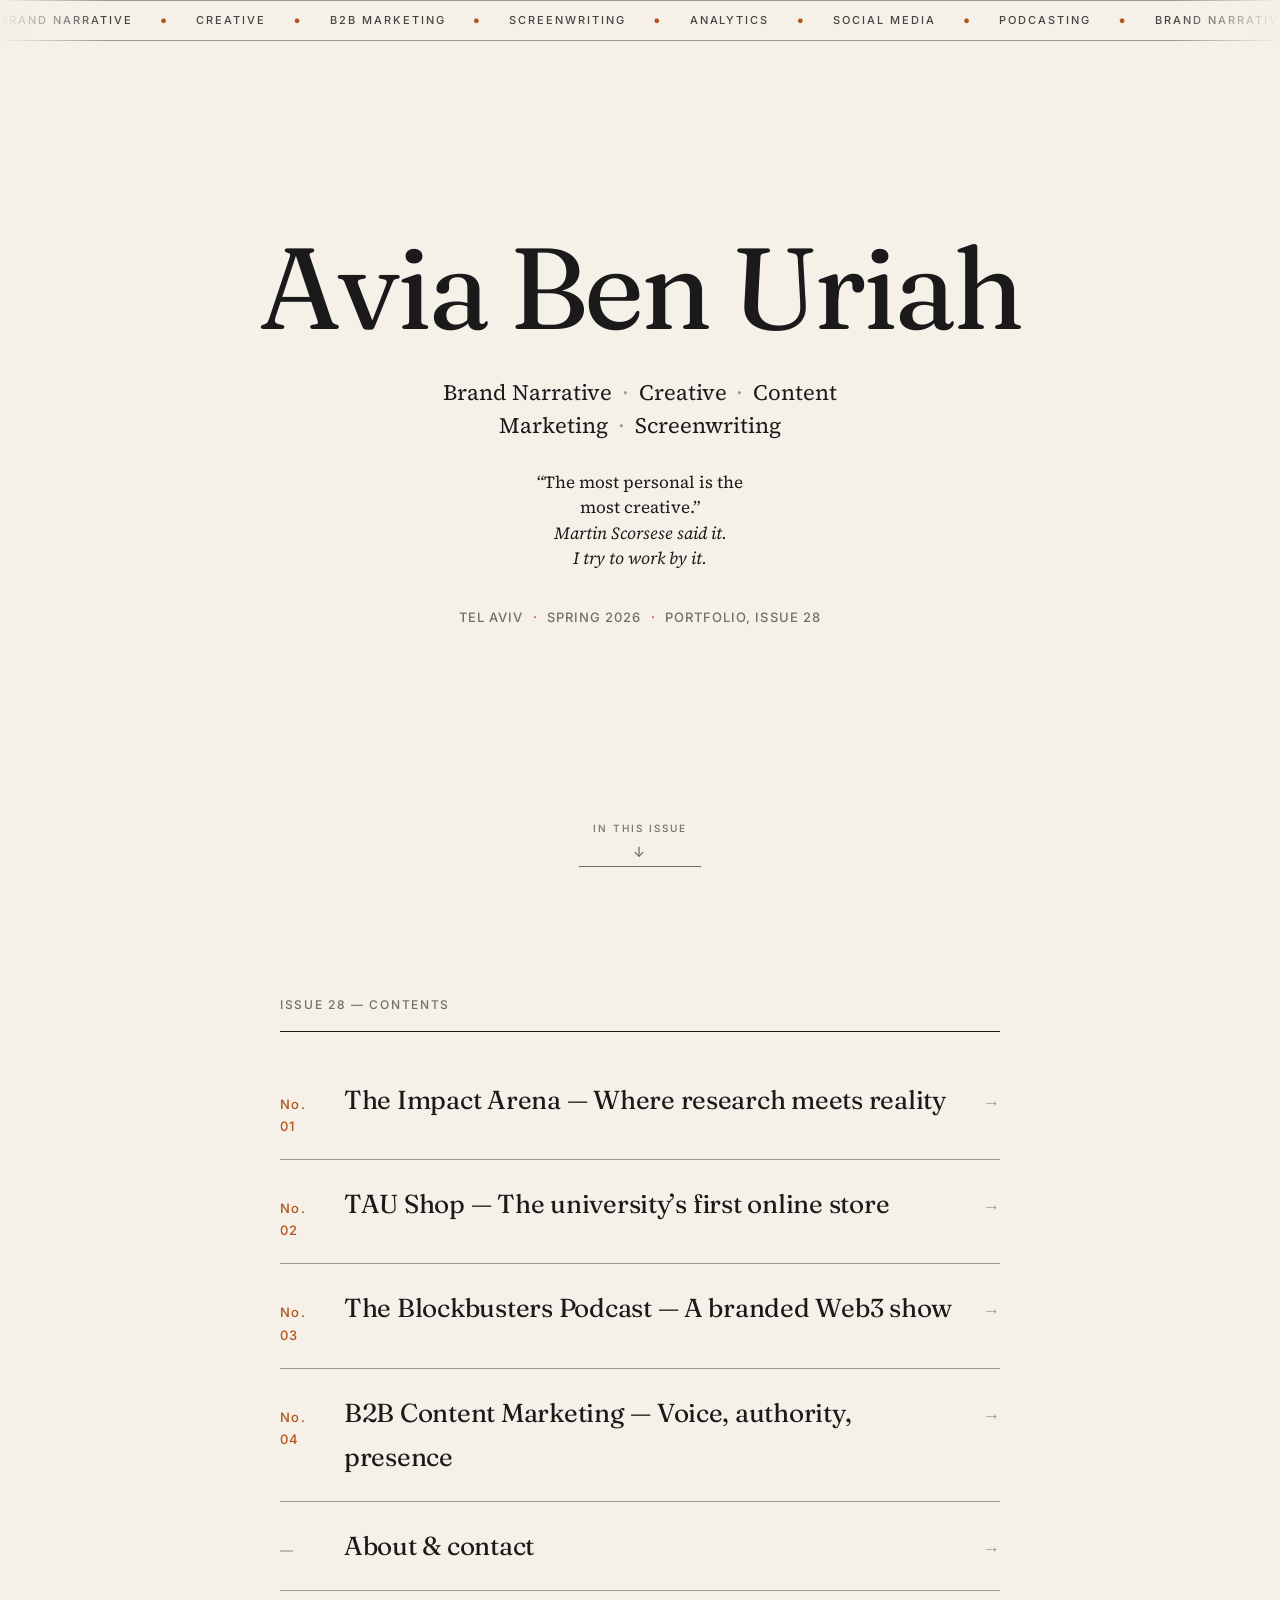
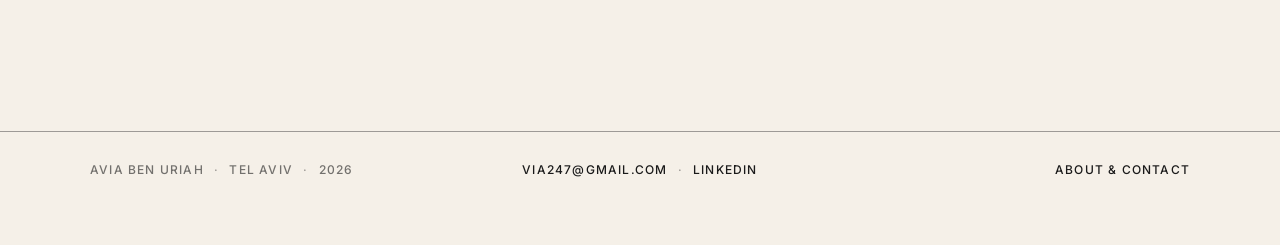
==== commit c795a63d: "Enhance SEO and performance optimizations across site pages - Updated meta tags for improved SEO on " ====
--- a/site/index.html
+++ b/site/index.html
@@ -3,11 +3,29 @@
 <head>
     <meta charset="utf-8">
     <meta name="viewport" content="width=device-width, initial-scale=1">
+    <meta name="theme-color" content="#F5F0E8">
+    <link rel="preconnect" href="https://www.clarity.ms" crossorigin>
+    <link rel="preload" as="font" type="font/woff2" href="fonts/fraunces-v38-latin-700.woff2" crossorigin>
+    <link rel="preload" as="font" type="font/woff2" href="fonts/source-serif-4-v14-latin-regular.woff2" crossorigin>
     <title>Avia Ben Uriah — Issue 28, Spring 2026</title>
     <meta name="description" content="The portfolio of Avia Ben Uriah — brand narrative, content marketing, screenwriting, and creative work. Tel Aviv, Spring 2026.">
 
-
-    <link rel="stylesheet" href="styles.css?v=33">
+    <link rel="canonical" href="https://aviabu.com/">
+    <link rel="icon" type="image/svg+xml" href="data:image/svg+xml;utf8,<svg xmlns='http://www.w3.org/2000/svg' viewBox='0 0 32 32'><rect width='32' height='32' fill='%23F5F0E8'/><text x='16' y='24' text-anchor='middle' font-family='Georgia,serif' font-size='24' font-weight='700' fill='%23B4531A'>A</text></svg>">
+
+    <meta property="og:type" content="website">
+    <meta property="og:title" content="Avia Ben Uriah — Issue 28, Spring 2026">
+    <meta property="og:description" content="The portfolio of Avia Ben Uriah — brand narrative, content marketing, screenwriting, and creative work.">
+    <meta property="og:url" content="https://aviabu.com/">
+    <meta property="og:image" content="https://aviabu.com/images/blockbusters-cover.webp">
+    <meta property="og:site_name" content="Avia Ben Uriah">
+
+    <meta name="twitter:card" content="summary_large_image">
+    <meta name="twitter:title" content="Avia Ben Uriah — Issue 28, Spring 2026">
+    <meta name="twitter:description" content="Brand narrative, content marketing, screenwriting, and creative work.">
+    <meta name="twitter:image" content="https://aviabu.com/images/blockbusters-cover.webp">
+
+    <link rel="stylesheet" href="styles.css?v=45">
 
     <script>
     (function () {
@@ -24,109 +42,52 @@
     })();
     </script>
 
-    <style>
-        /* Tweaks panel — hidden by default, visible when .tweaks-open on body */
-        .tweaks-panel {
-            position: fixed;
-            right: 20px;
-            bottom: 20px;
-            width: 300px;
-            background: var(--cream);
-            border: 1px solid var(--ink);
-            padding: 18px 20px;
-            font-family: var(--label);
-            font-size: 12px;
-            color: var(--ink);
-            z-index: 100;
-            display: none;
-            box-shadow: 4px 4px 0 var(--ink);
-        }
-        body.tweaks-open .tweaks-panel { display: block; }
-        .tweaks-panel__title {
-            font-weight: 500;
-            letter-spacing: 0.14em;
-            text-transform: uppercase;
-            font-size: 11px;
-            color: var(--rust);
-            margin: 0 0 12px;
-            padding-bottom: 8px;
-            border-bottom: 1px solid var(--rule);
-        }
-        .tweaks-panel__note {
-            font-family: var(--serif-body);
-            font-size: 12px;
-            font-style: italic;
-            color: var(--ink-60, #6b5b4a);
-            margin: 0 0 14px;
-            line-height: 1.4;
-        }
-        .tweaks-panel__row {
-            display: flex;
-            justify-content: space-between;
-            align-items: center;
-            padding: 8px 0;
-            gap: 12px;
-            border-top: 1px dashed var(--rule);
-        }
-        .tweaks-panel__row:first-of-type { border-top: none; padding-top: 2px; }
-        .tweaks-panel__label {
-            font-family: var(--serif-body);
-            font-size: 14px;
-            color: var(--ink);
-            line-height: 1.3;
-        }
-        .tweaks-panel__label small {
-            display: block;
-            font-family: var(--label);
-            font-size: 10px;
-            letter-spacing: 0.1em;
-            text-transform: uppercase;
-            color: var(--ink-60, #6b5b4a);
-            margin-top: 2px;
-        }
-        .tweaks-panel__switch {
-            cursor: pointer;
-            width: 40px;
-            height: 22px;
-            background: var(--ink-20, #d9cfc4);
-            border: 1px solid var(--ink);
-            border-radius: 999px;
-            position: relative;
-            transition: background 180ms ease;
-            flex-shrink: 0;
-            padding: 0;
-        }
-        .tweaks-panel__switch::after {
-            content: "";
-            position: absolute;
-            top: 1px;
-            left: 1px;
-            width: 18px;
-            height: 18px;
-            background: var(--cream);
-            border-radius: 50%;
-            border: 1px solid var(--ink);
-            transition: transform 180ms ease;
-        }
-        .tweaks-panel__switch[aria-checked="true"] { background: var(--rust); }
-        .tweaks-panel__switch[aria-checked="true"]::after { transform: translateX(18px); }
-        .tweaks-panel__replay {
-            margin-top: 12px;
-            width: 100%;
-            border: 1px solid var(--ink);
-            background: var(--cream);
-            color: var(--ink);
-            font-family: var(--label);
-            font-size: 11px;
-            letter-spacing: 0.12em;
-            text-transform: uppercase;
-            padding: 8px 10px;
-            cursor: pointer;
-        }
-        .tweaks-panel__replay:hover { background: var(--ink); color: var(--cream); }
-    </style>
+    <script>
+    (function () {
+        if (!window.clarity) return;
+        try {
+            var p = new URLSearchParams(location.search);
+            var src = p.get('utm_source');
+            var med = p.get('utm_medium');
+            var camp = p.get('utm_campaign');
+            try {
+                if (!src) src = sessionStorage.getItem('avia_src');
+                if (!med) med = sessionStorage.getItem('avia_med');
+                if (!camp) camp = sessionStorage.getItem('avia_camp');
+            } catch (e) {}
+            if (!src) {
+                var ref = document.referrer;
+                if (ref) {
+                    try {
+                        var host = new URL(ref).hostname.replace(/^www\./, '');
+                        if (host && host.indexOf('aviabu.com') === -1) {
+                            if (/linkedin\./i.test(host)) src = 'linkedin';
+                            else if (/(google|bing|duckduckgo|yahoo|ecosia)\./i.test(host)) src = 'search';
+                            else src = host;
+                        }
+                    } catch (e) {}
+                }
+                if (!src) src = 'direct';
+            }
+            try {
+                sessionStorage.setItem('avia_src', src);
+                if (med) sessionStorage.setItem('avia_med', med);
+                if (camp) sessionStorage.setItem('avia_camp', camp);
+            } catch (e) {}
+            try {
+                if (/[?&]utm_/i.test(location.search)) {
+                    history.replaceState(null, '', location.pathname + location.hash);
+                }
+            } catch (e) {}
+            window.clarity('set', 'source', src);
+            if (med) window.clarity('set', 'medium', med);
+            if (camp) window.clarity('set', 'campaign', camp);
+        } catch (e) {}
+    })();
+    </script>
+
 </head>
-<body class="cover-page" data-variant="cover">
+<body class="cover-page anim-letter anim-ticker anim-toc" data-variant="cover">
 
 <a class="skip-link" href="#main">Skip to contents</a>
 
@@ -242,62 +203,10 @@
     </div>
 </footer>
 
-<!-- Tweaks panel — toggled via the host toolbar's Tweaks switch -->
-<aside class="tweaks-panel" aria-label="Tweaks">
-    <p class="tweaks-panel__title">Cover · Animation Explorer</p>
-    <p class="tweaks-panel__note">Toggle each effect independently. All start off — turn them on to preview. Click Replay to re-run.</p>
-
-    <div class="tweaks-panel__row">
-        <label id="tweak-letter-label" class="tweaks-panel__label" for="tweak-letter">
-            Letter drop
-            <small>Masthead</small>
-        </label>
-        <button id="tweak-letter" class="tweaks-panel__switch" role="switch" aria-checked="false" aria-labelledby="tweak-letter-label" data-anim="letter"></button>
-    </div>
-
-    <div class="tweaks-panel__row">
-        <label id="tweak-typewriter-label" class="tweaks-panel__label" for="tweak-typewriter">
-            Typewriter
-            <small>Standfirst</small>
-        </label>
-        <button id="tweak-typewriter" class="tweaks-panel__switch" role="switch" aria-checked="false" aria-labelledby="tweak-typewriter-label" data-anim="typewriter"></button>
-    </div>
-
-    <div class="tweaks-panel__row">
-        <label id="tweak-ticker-label" class="tweaks-panel__label" for="tweak-ticker">
-            Ticker strip
-            <small>Under masthead</small>
-        </label>
-        <button id="tweak-ticker" class="tweaks-panel__switch" role="switch" aria-checked="false" aria-labelledby="tweak-ticker-label" data-anim="ticker"></button>
-    </div>
-
-    <div class="tweaks-panel__row">
-        <label id="tweak-toc-label" class="tweaks-panel__label" for="tweak-toc">
-            TOC stagger
-            <small>In-this-issue fade</small>
-        </label>
-        <button id="tweak-toc" class="tweaks-panel__switch" role="switch" aria-checked="false" aria-labelledby="tweak-toc-label" data-anim="toc"></button>
-    </div>
-
-    <button id="tweak-replay" class="tweaks-panel__replay" type="button">↻ Replay animations</button>
-</aside>
-
 <script>
-    /* =========================================================
-       Tweaks defaults — persistable via edit-mode protocol.
-       All four animations default OFF per brief.
-       ========================================================= */
-    const TWEAK_DEFAULTS = /*EDITMODE-BEGIN*/{
-      "animLetter": true,
-      "animTypewriter": false,
-      "animTicker": true,
-      "animToc": true
-    }/*EDITMODE-END*/;
-
     (function () {
         var body = document.body;
 
-        /* ---------- Split masthead into per-letter spans ---------- */
         var word = document.querySelector('.cover__masthead-word');
         if (word) {
             var text = word.textContent.trim();
@@ -316,69 +225,10 @@
             }
         }
 
-        /* ---------- Per-animation state ---------- */
-        var ANIMS = [
-            { key: 'letter',     cls: 'anim-letter',     storage: 'avia-anim-letter',     defaultKey: 'animLetter' },
-            { key: 'typewriter', cls: 'anim-typewriter', storage: 'avia-anim-typewriter', defaultKey: 'animTypewriter' },
-            { key: 'ticker',     cls: 'anim-ticker',     storage: 'avia-anim-ticker',     defaultKey: 'animTicker' },
-            { key: 'toc',        cls: 'anim-toc',        storage: 'avia-anim-toc',        defaultKey: 'animToc' }
-        ];
-
-        function getState(anim) {
-            try {
-                var v = localStorage.getItem(anim.storage);
-                if (v === null) return !!TWEAK_DEFAULTS[anim.defaultKey];
-                return v === 'true';
-            } catch (e) { return !!TWEAK_DEFAULTS[anim.defaultKey]; }
-        }
-
-        function setState(anim, on, persist) {
-            if (on) body.classList.add(anim.cls);
-            else    body.classList.remove(anim.cls);
-
-            var btn = document.querySelector('[data-anim="' + anim.key + '"]');
-            if (btn) btn.setAttribute('aria-checked', on ? 'true' : 'false');
-
-            if (persist) {
-                try { localStorage.setItem(anim.storage, on ? 'true' : 'false'); } catch (e) {}
-                var edits = {};
-                edits[anim.defaultKey] = !!on;
-                try {
-                    window.parent.postMessage({ type: '__edit_mode_set_keys', edits: edits }, '*');
-                } catch (e) {}
-            }
-        }
-
-        // Apply initial states (before cover-ready goes on).
-        ANIMS.forEach(function (anim) {
-            setState(anim, getState(anim), false);
+        requestAnimationFrame(function () {
+            body.classList.add('cover-ready');
         });
 
-        /* ---------- Play / replay ---------- */
-        function play() {
-            body.classList.remove('cover-ready');
-            void body.offsetWidth; // force reflow so animations restart
-            body.classList.add('cover-ready');
-        }
-
-        requestAnimationFrame(play);
-
-        /* ---------- Wire up switches ---------- */
-        ANIMS.forEach(function (anim) {
-            var btn = document.querySelector('[data-anim="' + anim.key + '"]');
-            if (!btn) return;
-            btn.addEventListener('click', function () {
-                var nowOn = btn.getAttribute('aria-checked') !== 'true';
-                setState(anim, nowOn, true);
-                // Replay so the newly-enabled animation actually runs.
-                play();
-            });
-        });
-
-        var replayBtn = document.getElementById('tweak-replay');
-        if (replayBtn) replayBtn.addEventListener('click', play);
-
-        /* ---------- Custom eased scroll on cover cue ---------- */
         var cue = document.querySelector('.cover__scroll-cue');
         if (cue) {
             cue.addEventListener('click', function (e) {
@@ -387,16 +237,15 @@
                 var target = document.querySelector(href);
                 if (!target) return;
 
-                // Respect reduced-motion
                 var reduce = window.matchMedia && window.matchMedia('(prefers-reduced-motion: reduce)').matches;
-                if (reduce) return; // let the browser do an instant jump
+                if (reduce) return;
 
                 e.preventDefault();
 
                 var startY = window.scrollY;
-                var targetY = target.getBoundingClientRect().top + startY - 24; // match scroll-margin
+                var targetY = target.getBoundingClientRect().top + startY - 24;
                 var distance = targetY - startY;
-                var duration = 900; // ms — punchy start, soft landing
+                var duration = 900;
                 var t0 = null;
 
                 function easeOutExpo(t) {
@@ -414,23 +263,33 @@
                 requestAnimationFrame(step);
             });
         }
-
-        /* ---------- Edit-mode host protocol ---------- */
-        // 1) Register listener FIRST
-        window.addEventListener('message', function (event) {
-            var data = event && event.data;
-            if (!data || typeof data !== 'object') return;
-            if (data.type === '__activate_edit_mode') {
-                body.classList.add('tweaks-open');
-            } else if (data.type === '__deactivate_edit_mode') {
-                body.classList.remove('tweaks-open');
-            }
-        });
-
-        // 2) THEN announce availability
-        try {
-            window.parent.postMessage({ type: '__edit_mode_available' }, '*');
-        } catch (e) {}
+    })();
+</script>
+
+<script>
+    (function () {
+        var pages = [
+            'impact-arena.html',
+            'tau-shop.html',
+            'blockbusters.html',
+            'content-marketing.html',
+            'about.html'
+        ];
+        function prefetchAll() {
+            if (navigator.connection && (navigator.connection.saveData || /2g/.test(navigator.connection.effectiveType || ''))) return;
+            pages.forEach(function (href) {
+                var link = document.createElement('link');
+                link.rel = 'prefetch';
+                link.href = href;
+                document.head.appendChild(link);
+            });
+        }
+        function schedule() {
+            if (window.requestIdleCallback) requestIdleCallback(prefetchAll, { timeout: 2000 });
+            else setTimeout(prefetchAll, 1500);
+        }
+        if (document.readyState === 'complete') schedule();
+        else window.addEventListener('load', schedule);
     })();
 </script>
 
--- a/site/styles.css
+++ b/site/styles.css
@@ -82,7 +82,16 @@
 
 *, *::before, *::after { box-sizing: border-box; }
 
-html { -webkit-text-size-adjust: 100%; text-size-adjust: 100%; }
+html {
+    -webkit-text-size-adjust: 100%;
+    text-size-adjust: 100%;
+    color-scheme: light;
+    -webkit-tap-highlight-color: rgba(180, 83, 26, 0.18);
+}
+
+button, a, [role="switch"], [role="button"], summary, label {
+    touch-action: manipulation;
+}
 
 /* Smooth scroll for anchor links (e.g. cover scroll-cue → #toc) */
 html { scroll-behavior: smooth; }
@@ -210,7 +219,7 @@
 .masthead {
     border-top: 1px solid var(--ink);
     border-bottom: 1px solid var(--rule);
-    padding: 14px var(--gutter);
+    padding: 14px max(var(--gutter), env(safe-area-inset-right)) 14px max(var(--gutter), env(safe-area-inset-left));
     display: flex;
     align-items: baseline;
     justify-content: space-between;
@@ -371,31 +380,6 @@
     margin: 0 0.45em;
 }
 
-.cover__epigraph {
-    margin: var(--space-lg) auto 0;
-    max-width: 30ch;
-    padding: 0;
-    border: 0;
-    text-align: center;
-}
-.cover__epigraph-text {
-    font-family: var(--serif-display);
-    font-style: italic;
-    font-weight: 400;
-    /* Smaller than disciplines line — it's a supporting epigraph */
-    font-size: clamp(18px, 2.1vw, 22px);
-    line-height: 1.35;
-    color: var(--ink);
-    margin: 0;
-    text-wrap: balance;
-}
-.cover__epigraph-cite {
-    margin: 10px 0 0;
-    font-variant-caps: all-small-caps;
-    letter-spacing: 0.16em;
-    font-size: 10px;
-}
-
 .cover__masthead-word .ch {
     display: inline-block;
     will-change: transform, opacity;
@@ -469,8 +453,7 @@
     background: none;
 }
 .toc__item { transition: border-color 180ms ease; }
-.toc__item:has(.toc__link:hover),
-.toc__item:has(.toc__link:hover) + .toc__item { border-color: var(--rust); }
+.toc__item:has(.toc__link:hover) { border-color: var(--rust); }
 .toc__link:hover { background: none; color: var(--rust); }
 .toc__link:hover .toc__title-text,
 .toc__link:hover .toc__num {
@@ -550,7 +533,6 @@
 
 /* Drop cap --------------------------------------------------------------- */
 
-.has-dropcap::first-letter,
 p.dropcap::first-letter {
     font-family: var(--serif-display);
     font-weight: 700;
@@ -627,7 +609,6 @@
 }
 .figure__embed--video { aspect-ratio: 16 / 9; }
 .figure__embed--square { aspect-ratio: 1 / 1; }
-.figure__embed--audio { aspect-ratio: auto; min-height: 180px; }
 
 .figure__caption {
     margin-top: 14px;
@@ -782,42 +763,6 @@
     font-style: italic;
 }
 
-.logline-list {
-    list-style: none;
-    padding: 0;
-    margin: var(--space-md) 0 0;
-}
-.logline-list li {
-    padding: 16px 0;
-    border-top: 1px solid var(--rule);
-}
-.logline-list li:last-child { border-bottom: 1px solid var(--rule); }
-
-.logline__title {
-    font-family: var(--serif-display);
-    font-style: italic;
-    font-weight: 400;
-    font-size: 22px;
-    display: block;
-    letter-spacing: -0.01em;
-}
-
-.logline__text {
-    display: block;
-    margin-top: 4px;
-    color: var(--ink-80);
-}
-
-.archive-subhead {
-    font-family: var(--label);
-    font-weight: 500;
-    font-size: 12px;
-    letter-spacing: 0.12em;
-    text-transform: uppercase;
-    color: var(--rust);
-    margin: var(--space-lg) 0 var(--space-sm);
-}
-
 .screenplay {
     font-family: "Courier New", ui-monospace, monospace;
     font-size: 14px;
@@ -830,24 +775,39 @@
     overflow-x: auto;
 }
 
+.contact-large,
+.download-cv {
+    font-family: var(--label);
+    font-weight: 500;
+    font-size: 13px;
+    letter-spacing: 0.12em;
+    text-transform: uppercase;
+    color: var(--rust);
+}
 .contact-large {
-    font-family: var(--serif-display);
-    font-weight: 400;
-    font-size: clamp(26px, 4vw, 36px);
-    letter-spacing: -0.01em;
-    margin: var(--space-md) 0 6px;
     display: block;
-}
-
-.contact-large--sub { font-size: clamp(20px, 3vw, 26px); }
-
-.download-cv {
-    font-family: var(--label);
-    font-weight: 500;
-    font-size: 12px;
-    letter-spacing: 0.12em;
-    text-transform: uppercase;
-    color: var(--rust);
+    margin: var(--space-md) 0 0;
+}
+
+.contact-linkedin {
+    display: block;
+    width: max-content;
+    color: var(--ink);
+    margin: var(--space-md) 0 0;
+    line-height: 0;
+    background: none;
+    transition: color 180ms ease;
+}
+.contact-linkedin svg {
+    width: 28px;
+    height: 28px;
+    fill: currentColor;
+    display: block;
+}
+.contact-linkedin:hover,
+.contact-linkedin:focus {
+    color: var(--rust);
+    background: none;
 }
 
 /* Section labels — kicker labels mid-article. Replaces ad-hoc inline margins. */
@@ -985,11 +945,6 @@
     padding: 28px 0;
     border-bottom: 1px solid var(--rule);
 }
-@media (min-width: 768px) {
-    .episode {
-        grid-template-columns: 44px 1fr 180px;
-    }
-}
 
 .episode__num {
     font-family: var(--label);
@@ -1063,94 +1018,6 @@
     .episode__links a { margin: 0 0 0 14px; }
 }
 
-/* Guest wall */
-.guest-wall {
-    margin: var(--space-xl) 0 0;
-    padding: 32px 0 8px;
-    border-top: 1px solid var(--rule);
-}
-.guest-wall__label {
-    font-family: var(--label);
-    font-weight: 500;
-    font-size: 12px;
-    letter-spacing: 0.12em;
-    text-transform: uppercase;
-    color: var(--ink-60);
-    margin: 0 0 24px;
-}
-.guest-wall__list {
-    list-style: none;
-    margin: 0;
-    padding: 0;
-    display: grid;
-    grid-template-columns: repeat(auto-fill, minmax(180px, 1fr));
-    gap: 0;
-    border-top: 1px solid var(--rule);
-    border-left: 1px solid var(--rule);
-}
-.guest-wall__list li {
-    padding: 20px 16px;
-    border-right: 1px solid var(--rule);
-    border-bottom: 1px solid var(--rule);
-    min-height: 96px;
-    display: flex;
-    flex-direction: column;
-    justify-content: center;
-}
-.guest-wall__name {
-    font-family: var(--serif-display);
-    font-weight: 400;
-    font-size: 18px;
-    letter-spacing: -0.005em;
-    line-height: 1.2;
-}
-.guest-wall__role {
-    display: block;
-    margin-top: 4px;
-    font-family: var(--label);
-    font-weight: 500;
-    font-size: 11px;
-    letter-spacing: 0.08em;
-    text-transform: uppercase;
-    color: var(--ink-60);
-}
-
-/* -----  Blockbusters v2 — behind-the-scenes feature  ------------------- */
-
-/* A/B toggle strip — tiny, sits right under the masthead */
-.ab-strip {
-    max-width: var(--content-max);
-    margin: 0 auto;
-    padding: 14px var(--gutter) 0;
-    display: flex;
-    align-items: center;
-    gap: 16px;
-    font-family: var(--label);
-    font-weight: 500;
-    font-size: 11px;
-    letter-spacing: 0.12em;
-    text-transform: uppercase;
-    color: var(--ink-60);
-}
-.ab-strip__label { color: var(--rust); }
-.ab-strip__links { display: flex; gap: 14px; }
-.ab-strip__links a {
-    padding: 4px 8px;
-    border: 1px solid var(--rule);
-    background: none;
-    color: var(--ink-60);
-    transition: color 180ms ease, border-color 180ms ease;
-}
-.ab-strip__links a:hover {
-    color: var(--rust);
-    border-color: var(--rust);
-    background: none;
-}
-.ab-strip__links a[aria-current="page"] {
-    color: var(--ink);
-    border-color: var(--ink);
-}
-
 /* What this taught me — sidebar inside body flow */
 .taught {
     margin: 56px 0;
@@ -1176,106 +1043,11 @@
     color: var(--ink);
 }
 
-/* Listen proof block — closing figure, flat (no dashed placeholder frame) */
-.listen-proof {
-    margin: var(--space-2xl) 0 var(--space-md);
-    padding: 32px clamp(20px, 4vw, 40px);
-    border: 1px solid var(--ink);
-    background: var(--cream);
-    display: grid;
-    grid-template-columns: 1fr;
-    gap: 24px;
-    align-items: center;
-}
-@media (min-width: 640px) {
-    .listen-proof {
-        grid-template-columns: 180px 1fr;
-        gap: 32px;
-    }
-}
-
-.listen-proof__cover {
-    aspect-ratio: 16 / 9;
-    width: 180px;
-    max-width: 100%;
-    background: var(--cream-tint);
-    border: 1px solid var(--rule);
-    display: block;
-    overflow: hidden;
-    margin: 0;
-    text-decoration: none;
-    background-image: none;
-}
-.listen-proof__cover img {
-    width: 100%;
-    height: 100%;
-    object-fit: cover;
-    display: block;
-}
-.listen-proof__cover:hover { border-color: var(--rust); background: var(--cream-tint); }
-
-.listen-proof__body { min-width: 0; }
-
-.listen-proof__show-label {
-    font-family: var(--label);
-    font-weight: 500;
-    font-size: 11px;
-    letter-spacing: 0.14em;
-    text-transform: uppercase;
-    color: var(--ink-60);
-    margin: 0 0 4px;
-}
-.listen-proof__title {
-    font-family: var(--serif-display);
-    font-weight: 700;
-    font-size: clamp(28px, 4vw, 36px);
-    letter-spacing: -0.02em;
-    margin: 0 0 8px;
-    line-height: 1;
-}
-.listen-proof__desc {
-    font-family: var(--serif-body);
-    font-style: italic;
-    font-size: 17px;
-    line-height: 1.4;
-    margin: 0 0 18px;
-    color: var(--ink-80);
-}
-.listen-proof__links {
-    list-style: none;
-    padding: 0;
-    margin: 0;
-    display: flex;
-    flex-wrap: wrap;
-    gap: 8px 14px;
-    font-family: var(--label);
-    font-weight: 500;
-    font-size: 11px;
-    letter-spacing: 0.12em;
-    text-transform: uppercase;
-}
-.listen-proof__links a {
-    background: none;
-    border-bottom: 1px solid var(--rule);
-    padding-bottom: 2px;
-    color: var(--ink);
-}
-.listen-proof__links a:hover {
-    color: var(--rust);
-    border-bottom-color: var(--rust);
-    background: none;
-}
-.listen-proof__links .sep { color: var(--ink-40); }
-.listen-proof__links .all {
-    color: var(--rust);
-    border-bottom-color: var(--rust);
-}
-
 /* -----  Colophon footer  ------------------------------------------------ */
 
 .colophon {
     margin-top: var(--space-3xl);
-    padding: 28px var(--gutter) var(--space-2xl);
+    padding: 28px max(var(--gutter), env(safe-area-inset-right)) max(var(--space-2xl), env(safe-area-inset-bottom)) max(var(--gutter), env(safe-area-inset-left));
     border-top: 1px solid var(--rule);
 }
 
@@ -1327,17 +1099,8 @@
 /* -----  Cover kinetic type (per-animation gated)  --------------------- */
 
 /*
- * Four independent cover animations, each gated by its own body class:
- *   .anim-letter       — letter-drop on the masthead word
- *   .anim-typewriter   — typewriter reveal on the standfirst
- *   .anim-ticker       — horizontal marquee strip runs
- *   .anim-toc          — staggered fade-in on TOC items + dateline
- *
- * When a class is ABSENT, the element renders in its final state with NO motion.
- * When PRESENT, the animation plays exactly once (re-triggered by toggling
- * `.cover-ready`). The masthead and standfirst always start visible — the
- * animations add motion rather than gate visibility, so turning everything
- * off leaves a clean static cover.
+ * Three cover animations gated by body classes (.anim-letter, .anim-ticker, .anim-toc).
+ * Each plays once when .cover-ready is added.
  */
 
 /* Masthead — always visible baseline */
@@ -1394,42 +1157,6 @@
 .ticker__track:hover { animation-play-state: paused; }
 @media (prefers-reduced-motion: reduce) {
     .ticker__track { animation: none; }
-}
-
-/* (c) Typewriter on standfirst — caret + width reveal */
-.cover__standfirst {
-    position: relative;
-}
-body.anim-typewriter .cover__standfirst {
-    display: inline-block;
-    overflow: hidden;
-    white-space: normal;
-    border-right: none; /* caret handled by ::after */
-}
-body.anim-typewriter .cover__standfirst::after {
-    content: "";
-    display: inline-block;
-    width: 2px;
-    height: 1em;
-    background: var(--rust);
-    margin-left: 4px;
-    vertical-align: -0.12em;
-    animation: caretBlink 700ms steps(1) infinite;
-}
-body.anim-typewriter.cover-ready .cover__standfirst .typed {
-    animation: typeReveal 2600ms steps(60, end) 400ms both;
-    overflow: hidden;
-    white-space: normal;
-    display: inline-block;
-    max-width: 100%;
-}
-body.anim-typewriter:not(.cover-ready) .cover__standfirst .typed { opacity: 0; }
-@keyframes typeReveal {
-    from { clip-path: inset(0 100% 0 0); }
-    to   { clip-path: inset(0 0 0 0); }
-}
-@keyframes caretBlink {
-    50% { opacity: 0; }
 }
 
 /* (d) TOC stagger + dateline fade */
@@ -1657,6 +1384,7 @@
     gap: 20px;
     overflow-x: auto;
     overflow-y: hidden;
+    overscroll-behavior-x: contain;
     scroll-snap-type: x mandatory;
     scroll-padding-left: 4px;
     -webkit-overflow-scrolling: touch;
@@ -1944,6 +1672,55 @@
 }
 
 /* ============================================================
+   Recruiter TL;DR — pinned callout at the top of about.html
+   ============================================================ */
+.recruiter-tldr {
+    margin: 28px 0 48px;
+    padding: 24px clamp(22px, 4vw, 40px);
+    background: var(--cream-tint);
+    border-top: 4px solid var(--rust);
+    border-bottom: 1px solid var(--rule);
+}
+.recruiter-tldr__label {
+    font-family: var(--label);
+    font-weight: 500;
+    font-size: 11px;
+    letter-spacing: 0.14em;
+    text-transform: uppercase;
+    color: var(--rust);
+    margin: 0 0 12px;
+}
+.recruiter-tldr__list {
+    list-style: none;
+    padding: 0;
+    margin: 0;
+    display: flex;
+    flex-direction: column;
+    gap: 6px;
+    max-width: 62ch;
+}
+.recruiter-tldr__list li {
+    font-family: var(--label);
+    font-weight: 500;
+    font-size: clamp(14px, 1.35vw, 15.5px);
+    line-height: 1.45;
+    letter-spacing: -0.005em;
+    color: var(--ink);
+    padding-left: 20px;
+    position: relative;
+    text-wrap: pretty;
+}
+.recruiter-tldr__list li::before {
+    content: "\2022";
+    position: absolute;
+    left: 6px;
+    top: 0;
+    color: var(--rust);
+    font-size: 1.05em;
+    line-height: 1.45;
+}
+
+/* ============================================================
    Barista line — oversized closing flourish (about.html)
    ============================================================ */
 .barista-line {
